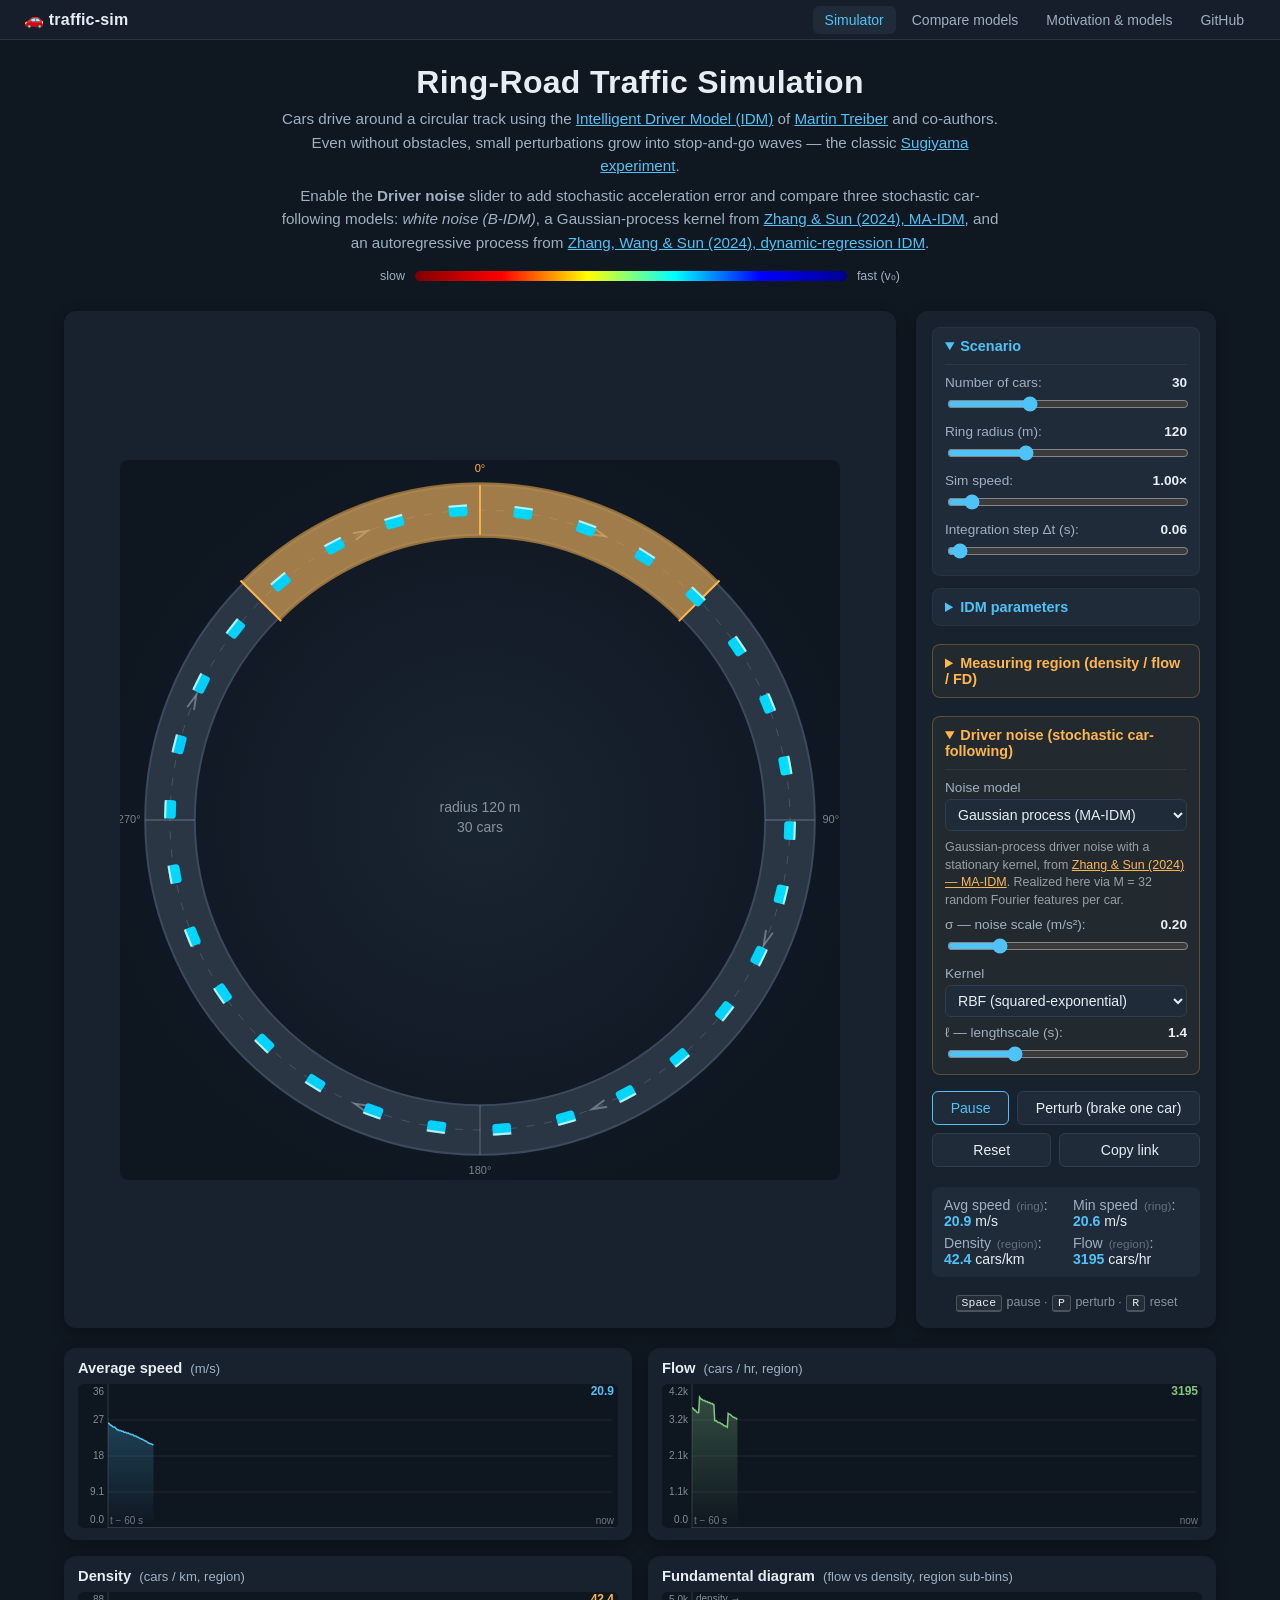
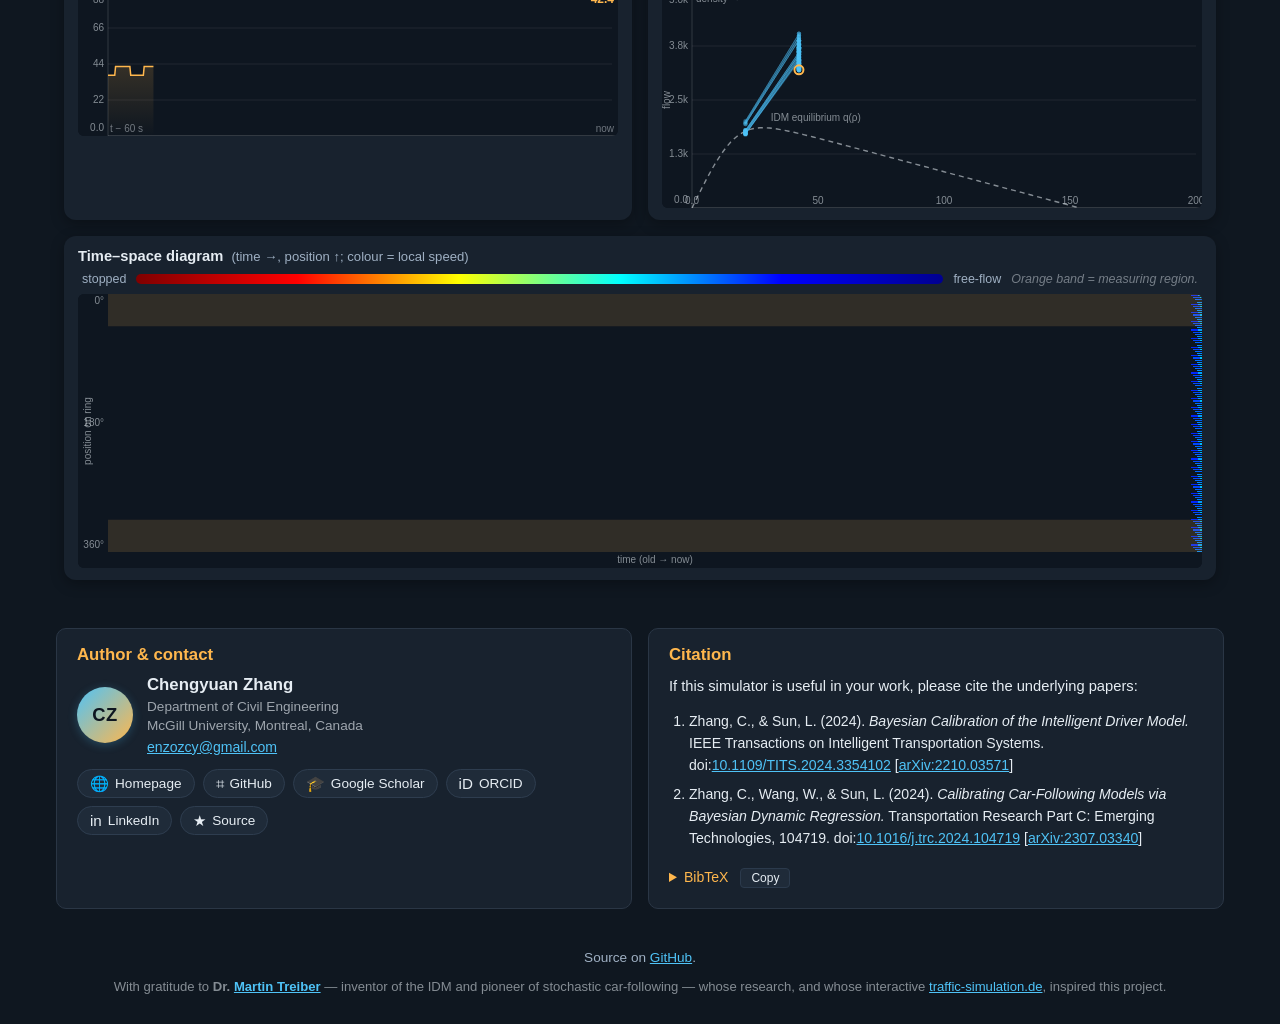
==== index.html @ fb139108 "Fix persistent view counter Co-authored-by: Copilot <223556219+Copilot@users.noreply.github.com>" ====
<!DOCTYPE html>
<html lang="en">
<head>
<meta charset="UTF-8" />
<meta name="viewport" content="width=device-width, initial-scale=1.0, viewport-fit=cover" />
<title>Ring-Road Traffic Simulation</title>
<meta name="description" content="Interactive browser simulation of the Intelligent Driver Model on a ring road, with three stochastic driver-noise models (Gaussian process, AR(p), white) from recent Bayesian car-following calibration research." />
<meta name="author" content="Chengyuan Zhang" />
<meta name="theme-color" content="#0f1720" />
<meta property="og:type" content="website" />
<meta property="og:title" content="Ring-Road Traffic Simulation" />
<meta property="og:description" content="Stop-and-go waves from three stochastic car-following models, in your browser." />
<meta property="og:image" content="https://chengyuan-zhang.github.io/traffic-sim/preview.png" />
<meta property="og:url" content="https://chengyuan-zhang.github.io/traffic-sim/" />
<meta name="twitter:card" content="summary_large_image" />
<meta name="twitter:title" content="Ring-Road Traffic Simulation" />
<meta name="twitter:description" content="Stop-and-go waves from three stochastic car-following models, in your browser." />
<meta name="twitter:image" content="https://chengyuan-zhang.github.io/traffic-sim/preview.png" />
<link rel="icon" href="data:image/svg+xml,%3Csvg xmlns='http://www.w3.org/2000/svg' viewBox='0 0 64 64'%3E%3Ccircle cx='32' cy='32' r='22' fill='none' stroke='%234fc3f7' stroke-width='8'/%3E%3Ccircle cx='32' cy='10' r='5' fill='%23ffb74d'/%3E%3Ccircle cx='54' cy='32' r='5' fill='%2381c784'/%3E%3C/svg%3E" />
<link rel="preconnect" href="https://arxiv.org" />
<link rel="preconnect" href="https://doi.org" />
<link rel="stylesheet" href="styles.css" />
</head>
<body>
  <nav class="topnav" aria-label="Primary">
    <a class="topnav-brand" href="index.html">🚗 traffic-sim</a>
    <ul class="topnav-links">
      <li><a class="topnav-link active" href="index.html" aria-current="page">Simulator</a></li>
      <li><a class="topnav-link" href="compare.html">Compare models</a></li>
      <li><a class="topnav-link" href="models.html">Motivation &amp; models</a></li>
      <li><a class="topnav-link" href="https://github.com/Chengyuan-Zhang/traffic-sim" target="_blank" rel="noopener noreferrer">GitHub</a></li>
    </ul>
  </nav>
  <header>
    <h1>Ring-Road Traffic Simulation</h1>
    <p class="subtitle">
      Cars drive around a circular track using the
      <a href="https://doi.org/10.1103/PhysRevE.62.1805" target="_blank" rel="noopener noreferrer">Intelligent Driver Model (IDM)</a>
      of <a href="https://mtreiber.de/" target="_blank" rel="noopener noreferrer">Martin Treiber</a> and co-authors.
      Even without obstacles, small perturbations grow into stop-and-go waves —
      the classic <a href="https://en.wikipedia.org/wiki/Traffic_flow#Sugiyama_experiment" target="_blank" rel="noopener noreferrer">Sugiyama experiment</a>.
    </p>
    <p class="subtitle">
      Enable the <strong>Driver noise</strong> slider to add stochastic acceleration error and compare
      three stochastic car-following models:
      <em>white noise (B-IDM)</em>,
      a Gaussian-process kernel from
      <a href="https://arxiv.org/abs/2210.03571" target="_blank" rel="noopener noreferrer">Zhang &amp; Sun (2024), MA-IDM</a>,
      and an autoregressive process from
      <a href="https://arxiv.org/abs/2307.03340" target="_blank" rel="noopener noreferrer">Zhang, Wang &amp; Sun (2024), dynamic-regression IDM</a>.
    </p>
    <div class="speed-legend" role="img" aria-label="Car-speed colour legend from 0 to v-nought metres per second (jet colormap: red = jam, blue = free-flow)">
      <span class="speed-legend-label">slow</span>
      <span class="speed-legend-bar" aria-hidden="true"></span>
      <span class="speed-legend-label">fast (v₀)</span>
    </div>
  </header>

  <main>
    <div class="stage">
      <canvas id="road" width="720" height="720" aria-label="Ring road simulation"></canvas>
      <noscript>
        <p style="padding:16px;color:#e6edf3">
          This simulator requires JavaScript. Source and reproduction instructions
          are on <a href="https://github.com/Chengyuan-Zhang/traffic-sim">GitHub</a>.
        </p>
      </noscript>
    </div>

    <aside class="controls">
      <details class="ctrl-group" open>
        <summary>Scenario</summary>
        <div class="control">
          <label for="numCars">Number of cars: <span id="numCarsVal">30</span></label>
          <input type="range" id="numCars" min="5" max="80" value="30"
                 title="Total vehicles on the ring. Higher density → easier jam formation." />
        </div>

        <div class="control">
          <label for="radius">Ring radius (m): <span id="radiusVal">120</span></label>
          <input type="range" id="radius" min="60" max="250" value="120" step="5"
                 title="Radius of the circular track. Larger ring = longer effective road (circumference = 2πr)." />
        </div>

        <div class="control">
          <label for="speedMul">Sim speed: <span id="speedMulVal">1.0×</span></label>
          <input type="range" id="speedMul" min="0.25" max="10" value="1" step="0.25"
                 title="Playback multiplier. 1× = real time; 10× is useful to let jam waves develop quickly." />
        </div>

        <div class="control">
          <label for="dtStep">Integration step Δt (s): <span id="dtStepVal">0.05</span></label>
          <input type="range" id="dtStep" min="0.02" max="2.0" value="0.05" step="0.02"
                 title="Physics time-step. Smaller = more accurate; IDM is typically stable for Δt ≤ 0.1 s." />
        </div>
      </details>

      <details class="ctrl-group">
        <summary>IDM parameters</summary>
        <div class="control">
          <label for="v0">Desired speed v₀ (m/s): <span id="v0Val">33</span></label>
          <input type="range" id="v0" min="5" max="40" value="33" step="1"
                 title="Free-flow target speed each driver would adopt on an empty road." />
        </div>

        <div class="control">
          <label for="T">Safe time headway T (s): <span id="TVal">1.5</span></label>
          <input type="range" id="T" min="0.3" max="3.0" value="1.5" step="0.1"
                 title="Desired temporal gap to the leader. Typical values 1.0–1.8 s." />
        </div>

        <div class="control">
          <label for="s0">Min. gap s₀ (m): <span id="s0Val">2.0</span></label>
          <input type="range" id="s0" min="0.5" max="10.0" value="2.0" step="0.1"
                 title="Bumper-to-bumper minimum jam spacing." />
        </div>

        <div class="control">
          <label for="a">Max acceleration a (m/s²): <span id="aVal">1.2</span></label>
          <input type="range" id="a" min="0.2" max="3.0" value="1.2" step="0.1"
                 title="Maximum comfortable acceleration when accelerating to v₀." />
        </div>

        <div class="control">
          <label for="b">Comfortable braking b (m/s²): <span id="bVal">1.5</span></label>
          <input type="range" id="b" min="0.5" max="5.0" value="1.5" step="0.1"
                 title="Comfortable deceleration target. IDM brakes harder when collision is imminent." />
        </div>
      </details>

      <details class="ctrl-group gp-group">
        <summary>Measuring region (density / flow / FD)</summary>
        <div class="hint">Tip: click or drag on the ring to place the region center.</div>
        <div class="control">
          <label for="regionCenter">Center angle (°, 0 = top, CW): <span id="regionCenterVal">0</span></label>
          <input type="range" id="regionCenter" min="0" max="359" value="0" step="1"
                 title="Angular position of the measurement arc (0° = top, 90° = right, 180° = bottom)." />
        </div>
        <div class="control">
          <label for="regionSpan">Arc span (°): <span id="regionSpanVal">90</span></label>
          <input type="range" id="regionSpan" min="10" max="360" value="90" step="5"
                 title="Angular width of the measurement arc. Sub-bins within this arc feed the fundamental diagram." />
        </div>
      </details>

      <details class="ctrl-group gp-group" open>
        <summary>Driver noise (stochastic car-following)</summary>
        <div class="control">
          <label for="noiseMode">Noise model</label>
          <select id="noiseMode"
                  title="Stochastic error model applied to the IDM acceleration.">
            <option value="gp" selected>Gaussian process (MA-IDM)</option>
            <option value="ar">AR(p) — dynamic regression</option>
            <option value="white">White noise (B-IDM)</option>
          </select>
        </div>
        <div class="hint" id="modeCite">
          Gaussian-process noise with a stationary kernel, from
          <a href="https://arxiv.org/abs/2210.03571" target="_blank" rel="noopener noreferrer">Zhang &amp; Sun (2024) — MA-IDM</a>.
        </div>
        <div class="control">
          <label for="gpSigma">σ — noise scale (m/s²): <span id="gpSigmaVal">0.20</span></label>
          <input type="range" id="gpSigma" min="0" max="1.0" value="0.20" step="0.05"
                 title="Noise amplitude on the IDM acceleration residual η(t)." />
        </div>
        <div class="control" id="kernelRow">
          <label for="gpKernel">Kernel</label>
          <select id="gpKernel"
                  title="GP covariance kernel. Matérn-1/2 is the roughest (exponential / OU), RBF is the smoothest.">
            <option value="rbf" selected>RBF (squared-exponential)</option>
            <option value="matern52">Matérn-5/2</option>
            <option value="matern32">Matérn-3/2</option>
            <option value="matern12">Matérn-1/2 (exponential / OU)</option>
          </select>
        </div>
        <div class="control" id="ellRow">
          <label for="gpEll">ℓ — lengthscale (s): <span id="gpEllVal">1.4</span></label>
          <input type="range" id="gpEll" min="0.1" max="5.0" value="1.4" step="0.1"
                 title="Temporal lengthscale of the GP kernel: roughly how long noise stays correlated." />
        </div>
        <div class="control" id="arRow">
          <label for="arOrder">AR order p (paper coefficients): <span id="arOrderVal">2</span></label>
          <select id="arOrder"
                  title="AR(p) order; coefficients ρ are the posterior means from Zhang et al. (2024) Table 1.">
            <option value="1">p = 1   ρ = [0.989]</option>
            <option value="2" selected>p = 2   ρ = [1.234, −0.247]</option>
            <option value="3">p = 3   ρ = [1.123, 0.425, −0.572]</option>
            <option value="4">p = 4   ρ = [0.901, 0.590, −0.149, −0.377]</option>
            <option value="5">p = 5   ρ = [0.874, 0.580, −0.105, −0.315, −0.071]</option>
            <option value="6">p = 6   ρ = [0.902, 0.632, −0.100, −0.427, −0.217, 0.181]</option>
            <option value="7">p = 7   ρ = [0.866, 0.690, −0.001, −0.413, −0.378, −0.032, 0.248]</option>
          </select>
        </div>
      </details>

      <div class="buttons">
        <button id="pause" type="button">Pause</button>
        <button id="perturb" type="button">Perturb (brake one car)</button>
        <button id="reset" type="button">Reset</button>
        <button id="copyLink" type="button" title="Copy a URL that reproduces the current parameters">Copy link</button>
      </div>

      <div class="stats">
        <div><span>Avg speed <em class="scope">(ring)</em>:</span> <strong id="statAvg">0.0</strong> m/s</div>
        <div><span>Min speed <em class="scope">(ring)</em>:</span> <strong id="statMin">0.0</strong> m/s</div>
        <div><span>Density <em class="scope">(region)</em>:</span> <strong id="statDens">0.0</strong> cars/km</div>
        <div><span>Flow <em class="scope">(region)</em>:</span> <strong id="statFlow">0</strong> cars/hr</div>
      </div>

      <p class="kbd-legend" aria-label="Keyboard shortcuts">
        <kbd>Space</kbd> pause · <kbd>P</kbd> perturb · <kbd>R</kbd> reset
      </p>
    </aside>
  </main>

  <section class="charts">
    <div class="chart-card">
      <h3>Average speed <span class="unit">(m/s)</span></h3>
      <canvas id="chartSpeed" width="600" height="160"></canvas>
    </div>
    <div class="chart-card">
      <h3>Flow <span class="unit">(cars / hr, region)</span></h3>
      <canvas id="chartFlow" width="600" height="160"></canvas>
    </div>
    <div class="chart-card">
      <h3>Density <span class="unit">(cars / km, region)</span></h3>
      <canvas id="chartDensity" width="600" height="160"></canvas>
    </div>
    <div class="chart-card">
      <h3>Fundamental diagram <span class="unit">(flow vs density, region sub-bins)</span></h3>
      <canvas id="chartFD" width="600" height="240"></canvas>
    </div>
    <div class="chart-card chart-wide">
      <h3>Time–space diagram <span class="unit">(time →, position ↑; colour = local speed)</span></h3>
      <div class="speed-legend speed-legend-inline" role="img" aria-label="Speed colour legend for the time-space diagram">
        <span class="speed-legend-label">stopped</span>
        <span class="speed-legend-bar" aria-hidden="true"></span>
        <span class="speed-legend-label">free-flow</span>
        <span class="speed-legend-note">Orange band = measuring region.</span>
      </div>
      <canvas id="chartST" width="900" height="220"></canvas>
    </div>
  </section>

  <section class="about">
    <div class="about-card author-card">
      <h2>Author &amp; contact</h2>
      <div class="author">
        <div class="avatar" aria-hidden="true">CZ</div>
        <div class="author-info">
          <div class="author-name">Chengyuan Zhang</div>
          <div class="author-affil">
            Department of Civil Engineering<br />
            McGill University, Montreal, Canada
          </div>
          <div class="author-email">
            <a id="authorEmail" href="#" data-user="enzozcy" data-domain="gmail.com" rel="noreferrer">enzozcy [at] gmail [dot] com</a>
          </div>
        </div>
      </div>
      <div class="contact-chips">
        <a class="chip" href="https://chengyuan-zhang.github.io/" target="_blank" rel="noopener noreferrer">
          <span class="chip-icon">🌐</span><span>Homepage</span>
        </a>
        <a class="chip" href="https://github.com/Chengyuan-Zhang" target="_blank" rel="noopener noreferrer">
          <span class="chip-icon">⌗</span><span>GitHub</span>
        </a>
        <a class="chip" href="https://scholar.google.com/citations?user=4Zgj2BkAAAAJ&amp;hl=en" target="_blank" rel="noopener noreferrer">
          <span class="chip-icon">🎓</span><span>Google Scholar</span>
        </a>
        <a class="chip" href="https://orcid.org/0000-0001-8463-7380" target="_blank" rel="noopener noreferrer">
          <span class="chip-icon">iD</span><span>ORCID</span>
        </a>
        <a class="chip" href="https://www.linkedin.com/in/cy-zhang" target="_blank" rel="noopener noreferrer">
          <span class="chip-icon">in</span><span>LinkedIn</span>
        </a>
        <a class="chip" href="https://github.com/Chengyuan-Zhang/traffic-sim" target="_blank" rel="noopener noreferrer">
          <span class="chip-icon">★</span><span>Source</span>
        </a>
      </div>
    </div>

    <div class="about-card">
      <h2>Citation</h2>
      <p>If this simulator is useful in your work, please cite the underlying papers:</p>
      <ol class="refs">
        <li>
          Zhang, C., &amp; Sun, L. (2024).
          <em>Bayesian Calibration of the Intelligent Driver Model.</em>
          IEEE Transactions on Intelligent Transportation Systems.
          doi:<a href="https://doi.org/10.1109/TITS.2024.3354102" target="_blank" rel="noopener noreferrer">10.1109/TITS.2024.3354102</a>
          [<a href="https://arxiv.org/abs/2210.03571" target="_blank" rel="noopener noreferrer">arXiv:2210.03571</a>]
        </li>
        <li>
          Zhang, C., Wang, W., &amp; Sun, L. (2024).
          <em>Calibrating Car-Following Models via Bayesian Dynamic Regression.</em>
          Transportation Research Part C: Emerging Technologies, 104719.
          doi:<a href="https://doi.org/10.1016/j.trc.2024.104719" target="_blank" rel="noopener noreferrer">10.1016/j.trc.2024.104719</a>
          [<a href="https://arxiv.org/abs/2307.03340" target="_blank" rel="noopener noreferrer">arXiv:2307.03340</a>]
        </li>
      </ol>
      <details>
        <summary>BibTeX <button type="button" id="copyBibtex" class="copy-btn" aria-label="Copy BibTeX citations to clipboard">Copy</button></summary>
<pre id="bibtexBlock">@article{zhang2024maidm,
  title   = {Bayesian Calibration of the Intelligent Driver Model},
  author  = {Zhang, Chengyuan and Sun, Lijun},
  journal = {IEEE Transactions on Intelligent Transportation Systems},
  year    = {2024},
  doi     = {10.1109/TITS.2024.3354102}
}

@article{zhang2024dynamicidm,
  title   = {Calibrating Car-Following Models via Bayesian Dynamic Regression},
  author  = {Zhang, Chengyuan and Wang, Wenshuo and Sun, Lijun},
  journal = {Transportation Research Part C: Emerging Technologies},
  year    = {2024},
  pages   = {104719},
  doi     = {10.1016/j.trc.2024.104719}
}</pre>
      </details>
    </div>
  </section>

  <footer>
    <p>Source on <a href="https://github.com/Chengyuan-Zhang/traffic-sim" target="_blank" rel="noopener noreferrer">GitHub</a>.</p>
    <p class="tribute-small">
      With gratitude to <strong>Dr. <a href="https://mtreiber.de/" target="_blank" rel="noopener noreferrer">Martin Treiber</a></strong> —
      inventor of the IDM and pioneer of stochastic car-following — whose research, and whose
      interactive <a href="https://traffic-simulation.de/" target="_blank" rel="noopener noreferrer">traffic-simulation.de</a>,
      inspired this project.
    </p>
    <p class="view-counter">
      <img src="https://hits.sh/chengyuan-zhang.github.io/traffic-sim.svg?view=total&label=views&extraCount=53&color=4fc3f7&labelColor=1f2937&style=flat"
           alt="Page views" decoding="async" height="20"
           referrerpolicy="no-referrer"
           onerror="this.style.display='none'" />
    </p>
  </footer>

  <script src="page.js" defer></script>
  <script src="simulation.js"></script>
</body>
</html>
---- styles.css ----
:root {
  --bg: #0f1720;
  --panel: #18222e;
  --panel-2: #1f2b39;
  --text: #e6edf3;
  --muted: #9fb0c3;
  --accent: #4fc3f7;
  --accent-2: #ffb74d;
  --road: #2b3644;
  --road-edge: #3b4a5c;
}

* { box-sizing: border-box; }

html, body {
  margin: 0;
  padding: 0;
  background: var(--bg);
  color: var(--text);
  font-family: -apple-system, BlinkMacSystemFont, "Segoe UI", Roboto, Helvetica, Arial, sans-serif;
  min-height: 100vh;
}

header {
  padding: 24px 24px 8px;
  text-align: center;
}

header h1 {
  margin: 0 0 6px;
  font-size: 2rem;
  letter-spacing: 0.3px;
}

.subtitle {
  margin: 6px auto;
  max-width: 720px;
  color: var(--muted);
  font-size: 0.95rem;
  line-height: 1.55;
}

.subtitle a { color: var(--accent); }

/* Shared speed→colour legend bar (jet: red = jam, blue = free-flow), used
   below the header and above the time-space diagram. Kept in sync with the
   JET stops in simulation.js. */
.speed-legend {
  display: flex;
  align-items: center;
  gap: 10px;
  justify-content: center;
  margin: 14px auto 0;
  max-width: 520px;
  font-size: 0.78rem;
  color: var(--muted);
}
.speed-legend.speed-legend-inline {
  max-width: 100%;
  justify-content: flex-start;
  margin: 4px 0 8px;
  padding: 0 4px;
}
.speed-legend-bar {
  flex: 1;
  display: inline-block;
  height: 10px;
  border-radius: 5px;
  background: linear-gradient(
    to right,
    rgb(127,0,0) 0%,
    rgb(255,0,0) 20%,
    rgb(255,255,0) 40%,
    rgb(0,255,255) 60%,
    rgb(0,0,255) 80%,
    rgb(0,0,143) 100%);
  min-width: 120px;
}
.speed-legend-label {
  white-space: nowrap;
  font-variant-numeric: tabular-nums;
}
.speed-legend-note {
  margin-left: auto;
  color: rgba(230,237,243,0.45);
  font-style: italic;
}

main {
  display: grid;
  grid-template-columns: minmax(320px, 1fr) 300px;
  gap: 20px;
  padding: 20px 24px;
  max-width: 1200px;
  margin: 0 auto;
}

@media (max-width: 1080px) {
  main { grid-template-columns: minmax(320px, 1fr) 260px; gap: 16px; }
}
@media (max-width: 900px) {
  main { grid-template-columns: 1fr; }
}

.stage {
  background: var(--panel);
  border-radius: 12px;
  padding: 12px;
  display: flex;
  justify-content: center;
  align-items: center;
  box-shadow: 0 4px 14px rgba(0,0,0,0.3);
}

.stage canvas {
  width: 100%;
  height: auto;
  max-width: 720px;
  aspect-ratio: 1 / 1;
  display: block;
  background: radial-gradient(circle at 50% 50%, #1a2532 0%, #0e1620 75%);
  border-radius: 8px;
}

.controls {
  background: var(--panel);
  border-radius: 12px;
  padding: 16px;
  display: flex;
  flex-direction: column;
  gap: 12px;
  box-shadow: 0 4px 14px rgba(0,0,0,0.3);
}

.control label {
  display: block;
  font-size: 0.85rem;
  color: var(--muted);
  margin-bottom: 4px;
}

.control label span {
  color: var(--text);
  font-weight: 600;
  float: right;
}

.control input[type="range"] {
  width: 100%;
  accent-color: var(--accent);
}

.buttons {
  display: flex;
  flex-wrap: wrap;
  gap: 8px;
  margin-top: 4px;
}

button {
  flex: 1 1 auto;
  padding: 8px 10px;
  font-size: 0.88rem;
  border: 1px solid #2e3d4f;
  border-radius: 6px;
  background: var(--panel-2);
  color: var(--text);
  cursor: pointer;
  transition: background 0.15s, transform 0.05s;
}

button:hover { background: #26384b; }
button:active { transform: translateY(1px); }

#pause { border-color: var(--accent); color: var(--accent); }

.stats {
  margin-top: 8px;
  padding: 10px 12px;
  background: var(--panel-2);
  border-radius: 8px;
  font-size: 0.88rem;
  display: grid;
  grid-template-columns: 1fr 1fr;
  gap: 6px 14px;
}

.stats span { color: var(--muted); }
.stats strong { color: var(--accent); font-variant-numeric: tabular-nums; }
.stats em.scope {
  color: rgba(230,237,243,0.35);
  font-style: normal;
  font-size: 0.74rem;
  margin-left: 2px;
}

/* Collapsible control groups (native <details>) — keeps the sidebar compact. */
.ctrl-group {
  background: var(--panel-2);
  border-radius: 8px;
  padding: 0 12px;
  border: 1px solid rgba(255,255,255,0.04);
}
.ctrl-group > summary {
  cursor: pointer;
  padding: 10px 0;
  font-weight: 600;
  font-size: 0.9rem;
  color: var(--accent);
  list-style: revert;
  user-select: none;
}
.ctrl-group > summary:hover { color: #81d4fa; }
.ctrl-group[open] > summary { border-bottom: 1px solid rgba(255,255,255,0.06); margin-bottom: 10px; }
.ctrl-group > .control,
.ctrl-group > .hint { margin: 8px 0; }
.ctrl-group > .control:last-child { margin-bottom: 12px; }

/* Keyboard-shortcut legend under the control sidebar */
.kbd-legend {
  margin: 6px 0 0;
  color: rgba(230,237,243,0.55);
  font-size: 0.78rem;
  text-align: center;
}
.kbd-legend kbd {
  display: inline-block;
  padding: 1px 5px;
  margin: 0 1px;
  border: 1px solid rgba(255,255,255,0.18);
  border-bottom-width: 2px;
  border-radius: 3px;
  background: rgba(255,255,255,0.05);
  color: var(--text);
  font-family: ui-monospace, SFMono-Regular, Menlo, Consolas, monospace;
  font-size: 0.72rem;
  line-height: 1;
}

/* Accessible focus ring — visible on dark backgrounds */
input[type="range"]:focus-visible,
select:focus-visible,
button:focus-visible,
summary:focus-visible,
a:focus-visible {
  outline: 2px solid var(--accent);
  outline-offset: 2px;
  border-radius: 4px;
}

footer {
  text-align: center;
  padding: 16px;
  color: var(--muted);
  font-size: 0.85rem;
}

.charts {
  max-width: 1200px;
  margin: 0 auto;
  padding: 0 24px 24px;
  display: grid;
  grid-template-columns: repeat(2, 1fr);
  gap: 16px;
}

.chart-card {
  background: var(--panel);
  border-radius: 12px;
  padding: 12px 14px;
  box-shadow: 0 4px 14px rgba(0,0,0,0.3);
}

.chart-card.chart-wide { grid-column: 1 / -1; }

.chart-card h3 {
  margin: 0 0 8px;
  font-size: 0.92rem;
  font-weight: 600;
  color: var(--text);
}

.chart-card h3 .unit {
  color: var(--muted);
  font-weight: 400;
  font-size: 0.82rem;
  margin-left: 4px;
}

.chart-card canvas {
  width: 100%;
  height: auto;
  display: block;
  background: #0e1620;
  border-radius: 6px;
}

@media (max-width: 900px) {
  .charts { grid-template-columns: 1fr; }
}

footer a { color: var(--accent); }

.gp-group {
  margin-top: 6px;
  padding: 10px 12px;
  background: rgba(255,183,77,0.05);
  border: 1px solid rgba(255,183,77,0.25);
  border-radius: 8px;
  display: flex;
  flex-direction: column;
  gap: 8px;
}

/* When a ctrl-group is also a gp-group, keep the collapsing <details> layout
   but pick up the orange tint. */
details.ctrl-group.gp-group {
  display: block;
  padding: 0 12px;
  background: rgba(255,183,77,0.05);
  border-color: rgba(255,183,77,0.25);
  gap: 0;
}
details.ctrl-group.gp-group > summary { color: var(--accent-2); }
details.ctrl-group.gp-group > summary:hover { color: #ffd180; }

.gp-title {
  font-size: 0.85rem;
  font-weight: 600;
  color: var(--accent-2);
  display: flex;
  align-items: center;
  justify-content: space-between;
}

.gp-title a {
  width: 18px; height: 18px; line-height: 18px;
  text-align: center;
  border-radius: 50%;
  background: rgba(255,183,77,0.2);
  color: var(--accent-2);
  font-size: 0.75rem;
  text-decoration: none;
}

.gp-group select {
  width: 100%;
  padding: 6px 8px;
  background: var(--panel-2);
  color: var(--text);
  border: 1px solid #2e3d4f;
  border-radius: 6px;
  font-size: 0.88rem;
}

.hint {
  font-size: 0.78rem;
  color: rgba(230,237,243,0.6);
  line-height: 1.4;
}
.hint a { color: var(--accent-2); }

.tribute {
  font-size: 0.85rem;
  color: rgba(230,237,243,0.65);
  font-style: italic;
  margin-top: 6px;
  padding: 8px 12px;
  border-left: 3px solid var(--accent-2);
  background: rgba(255,183,77,0.06);
  border-radius: 4px;
}

.fd-axes {
  display: grid;
  grid-template-columns: auto 1fr;
  gap: 4px 10px;
  align-items: center;
  margin-top: 8px;
  font-size: 0.78rem;
  color: rgba(230,237,243,0.65);
}
.fd-axes input[type="range"] { width: 100%; }

.stage canvas#road { cursor: crosshair; }

.tribute-small {
  font-size: 0.82rem;
  color: rgba(230,237,243,0.55);
  margin-top: 4px;
}

.view-counter {
  margin-top: 10px;
  line-height: 0;
}
.view-counter img {
  height: 20px;
  vertical-align: middle;
  border-radius: 3px;
}

.about {
  margin: 24px auto 12px;
  max-width: 1200px;
  padding: 0 16px;
  display: grid;
  grid-template-columns: 1fr 1fr;
  gap: 16px;
}
.about-card {
  background: var(--panel);
  border: 1px solid #2a3645;
  border-radius: 10px;
  padding: 16px 20px;
}
.about-card h2 {
  margin: 0 0 10px 0;
  font-size: 1.05rem;
  color: var(--accent-2);
}
.about-card p { margin: 6px 0; font-size: 0.92rem; line-height: 1.5; }
.about-card a { color: var(--accent); }
.contact-links { font-size: 0.88rem; }
.refs { padding-left: 20px; font-size: 0.88rem; line-height: 1.55; }
.refs li { margin-bottom: 8px; }
.about-card details { margin-top: 8px; }
.about-card summary {
  cursor: pointer;
  font-size: 0.88rem;
  color: var(--accent-2);
  padding: 4px 0;
}
.about-card pre {
  background: var(--panel-2);
  border: 1px solid #2a3645;
  border-radius: 6px;
  padding: 10px 12px;
  font-size: 0.78rem;
  overflow-x: auto;
  white-space: pre;
}

.author-card .author {
  display: flex;
  gap: 14px;
  align-items: center;
  margin: 10px 0 14px;
}
.author-card .avatar {
  flex: 0 0 56px;
  width: 56px; height: 56px;
  border-radius: 50%;
  background: linear-gradient(135deg, var(--accent), var(--accent-2));
  color: #0e1620;
  font-weight: 700;
  font-size: 1.15rem;
  letter-spacing: 0.5px;
  display: flex;
  align-items: center;
  justify-content: center;
  box-shadow: 0 2px 10px rgba(79,195,247,0.25);
}
.author-card .author-name {
  font-size: 1.05rem;
  font-weight: 600;
  color: var(--text);
}
.author-card .author-affil {
  font-size: 0.85rem;
  color: rgba(230,237,243,0.65);
  line-height: 1.4;
  margin-top: 2px;
}
.author-card .author-email {
  font-size: 0.88rem;
  margin-top: 4px;
}
.author-card .author-email a { color: var(--accent); }

.contact-chips {
  display: flex;
  flex-wrap: wrap;
  gap: 8px;
}
.contact-chips .chip {
  display: inline-flex;
  align-items: center;
  gap: 6px;
  padding: 6px 12px;
  background: var(--panel-2);
  border: 1px solid #2e3d4f;
  border-radius: 999px;
  color: var(--text);
  font-size: 0.85rem;
  text-decoration: none;
  transition: border-color 0.15s, transform 0.15s, background 0.15s;
}
.contact-chips .chip:hover {
  border-color: var(--accent);
  background: rgba(79,195,247,0.1);
  transform: translateY(-1px);
}
.contact-chips .chip-icon {
  font-size: 0.95rem;
  line-height: 1;
}

@media (max-width: 800px) {
  .about { grid-template-columns: 1fr; }
}

/* ================= Top nav (shared) ================= */
.topnav {
  display: flex;
  align-items: center;
  justify-content: space-between;
  padding: 10px 24px;
  background: rgba(24, 34, 46, 0.75);
  border-bottom: 1px solid #2b3644;
  position: sticky;
  top: 0;
  z-index: 10;
  backdrop-filter: blur(6px);
}
.topnav-brand {
  color: var(--text);
  text-decoration: none;
  font-weight: 700;
  letter-spacing: 0.2px;
}
.topnav-links {
  display: flex;
  gap: 4px;
  list-style: none;
  margin: 0;
  padding: 0;
}
.topnav-links li { display: block; }
.topnav-link {
  color: var(--muted);
  text-decoration: none;
  padding: 6px 12px;
  border-radius: 6px;
  font-size: 14px;
}
.topnav-link:hover { background: #1f2b39; color: var(--text); }
.topnav-link.active { background: #1f2b39; color: var(--accent); }

/* ================= Compare page ================= */
.cmp-main {
  display: block;
  max-width: 1320px;
  margin: 0 auto;
  padding: 12px 20px 24px;
}
.cmp-main > header {
  padding: 12px 8px 4px;
}
.cmp-controls {
  max-width: none;
  margin: 12px 0 18px;
  padding: 14px 18px;
  background: var(--panel);
  border-radius: 10px;
  display: grid;
  grid-template-columns: repeat(auto-fit, minmax(190px, 1fr));
  gap: 10px 18px;
  align-items: end;
}
.cmp-controls .control { margin: 0; }
.cmp-controls .buttons {
  grid-column: 1 / -1;
  display: flex;
  gap: 8px;
  justify-content: flex-end;
  margin-top: 4px;
}
.cmp-controls .hint { grid-column: 1 / -1; margin: 0; }

.cmp-rings {
  max-width: none;
  margin: 0 0 18px;
  padding: 0;
  display: grid;
  grid-template-columns: repeat(3, 1fr);
  gap: 16px;
}
.cmp-ring {
  background: var(--panel);
  border-radius: 10px;
  padding: 12px;
  text-align: center;
}
.cmp-ring canvas {
  width: 100%;
  height: auto;
  aspect-ratio: 1 / 1;
  display: block;
  margin: 0 auto;
  background: #0b1118;
  border-radius: 8px;
}
.cmp-label {
  font-weight: 600;
  margin-bottom: 8px;
  font-size: 14px;
}
.cmp-stats {
  margin-top: 8px;
  font-size: 13px;
  color: var(--muted);
}
.cmp-stats strong { color: var(--text); margin: 0 4px; }

.cmp-charts {
  max-width: none;
  margin: 0 0 32px;
  padding: 0;
  display: grid;
  grid-template-columns: repeat(2, minmax(0, 1fr));
  gap: 16px;
}
.cmp-charts .chart-card {
  min-width: 0;
}
.cmp-charts .chart-card.chart-wide {
  grid-column: 1 / -1;
}
.cmp-charts .chart-card canvas {
  width: 100%;
  height: auto;
  max-width: 100%;
  display: block;
}
.chart-cap {
  color: var(--muted);
  font-size: 12.5px;
  margin: 4px 0 10px;
}
.metrics-table {
  width: 100%;
  border-collapse: collapse;
  font-size: 13.5px;
}
.metrics-table th,
.metrics-table td {
  padding: 8px 10px;
  text-align: center;
  border-bottom: 1px solid #273244;
}
.metrics-table th { color: var(--muted); font-weight: 600; }
.metrics-table td:first-child { text-align: left; color: var(--muted); }
.metrics-table tbody tr:last-child td { border-bottom: none; }

/* Each data cell now hosts an inline bar (width = raw / row-max * 100%) and
   the numeric readout, for instant visual comparison across the 3 models. */
.metrics-table tbody td:not(:first-child) {
  position: relative;
  text-align: right;
  padding-right: 10px;
  font-variant-numeric: tabular-nums;
  min-width: 90px;
}
.metrics-table .mbar {
  position: absolute;
  left: 4px;
  top: 50%;
  transform: translateY(-50%);
  height: 14px;
  width: var(--w, 0%);
  background: linear-gradient(to right, rgba(79,195,247,0.35), rgba(79,195,247,0.08));
  border-left: 2px solid rgba(79,195,247,0.7);
  border-radius: 2px;
  pointer-events: none;
  transition: width 0.25s ease-out;
}
.metrics-table .mnum {
  position: relative;
  z-index: 1;
  color: var(--text);
}

@media (max-width: 1000px) {
  .cmp-charts { grid-template-columns: 1fr; }
}
@media (max-width: 800px) {
  .cmp-rings { grid-template-columns: 1fr; }
}

/* ================= Shape markers (color-blind friendly) ================= */
.mk-sq, .mk-tri, .mk-circ {
  display: inline-block;
  width: 10px; height: 10px;
  vertical-align: -1px;
  margin-right: 3px;
}
.mk-sq   { background: #ff7675; border-radius: 1px; }
.mk-circ { background: #55efc4; border-radius: 50%; }
.mk-tri  {
  width: 0; height: 0; background: transparent;
  border-left: 6px solid transparent;
  border-right: 6px solid transparent;
  border-bottom: 10px solid #74b9ff;
}

/* ================= Copy BibTeX button ================= */
.copy-btn {
  margin-left: 8px;
  padding: 2px 10px;
  font-size: 12px;
  background: #1f2b39;
  color: var(--text);
  border: 1px solid #2b3a4c;
  border-radius: 4px;
  cursor: pointer;
}
.copy-btn:hover { background: #2a3a4f; }
.copy-btn.copied { background: #1f3a2a; border-color: #2e5c3e; color: #7ee2a8; }

/* ================= Print ================= */
@media print {
  .topnav, .controls, .cmp-controls, .buttons, nav, footer .tribute-small { display: none !important; }
  body { background: white; color: black; }
  .chart-card, .about-card { break-inside: avoid; }
}
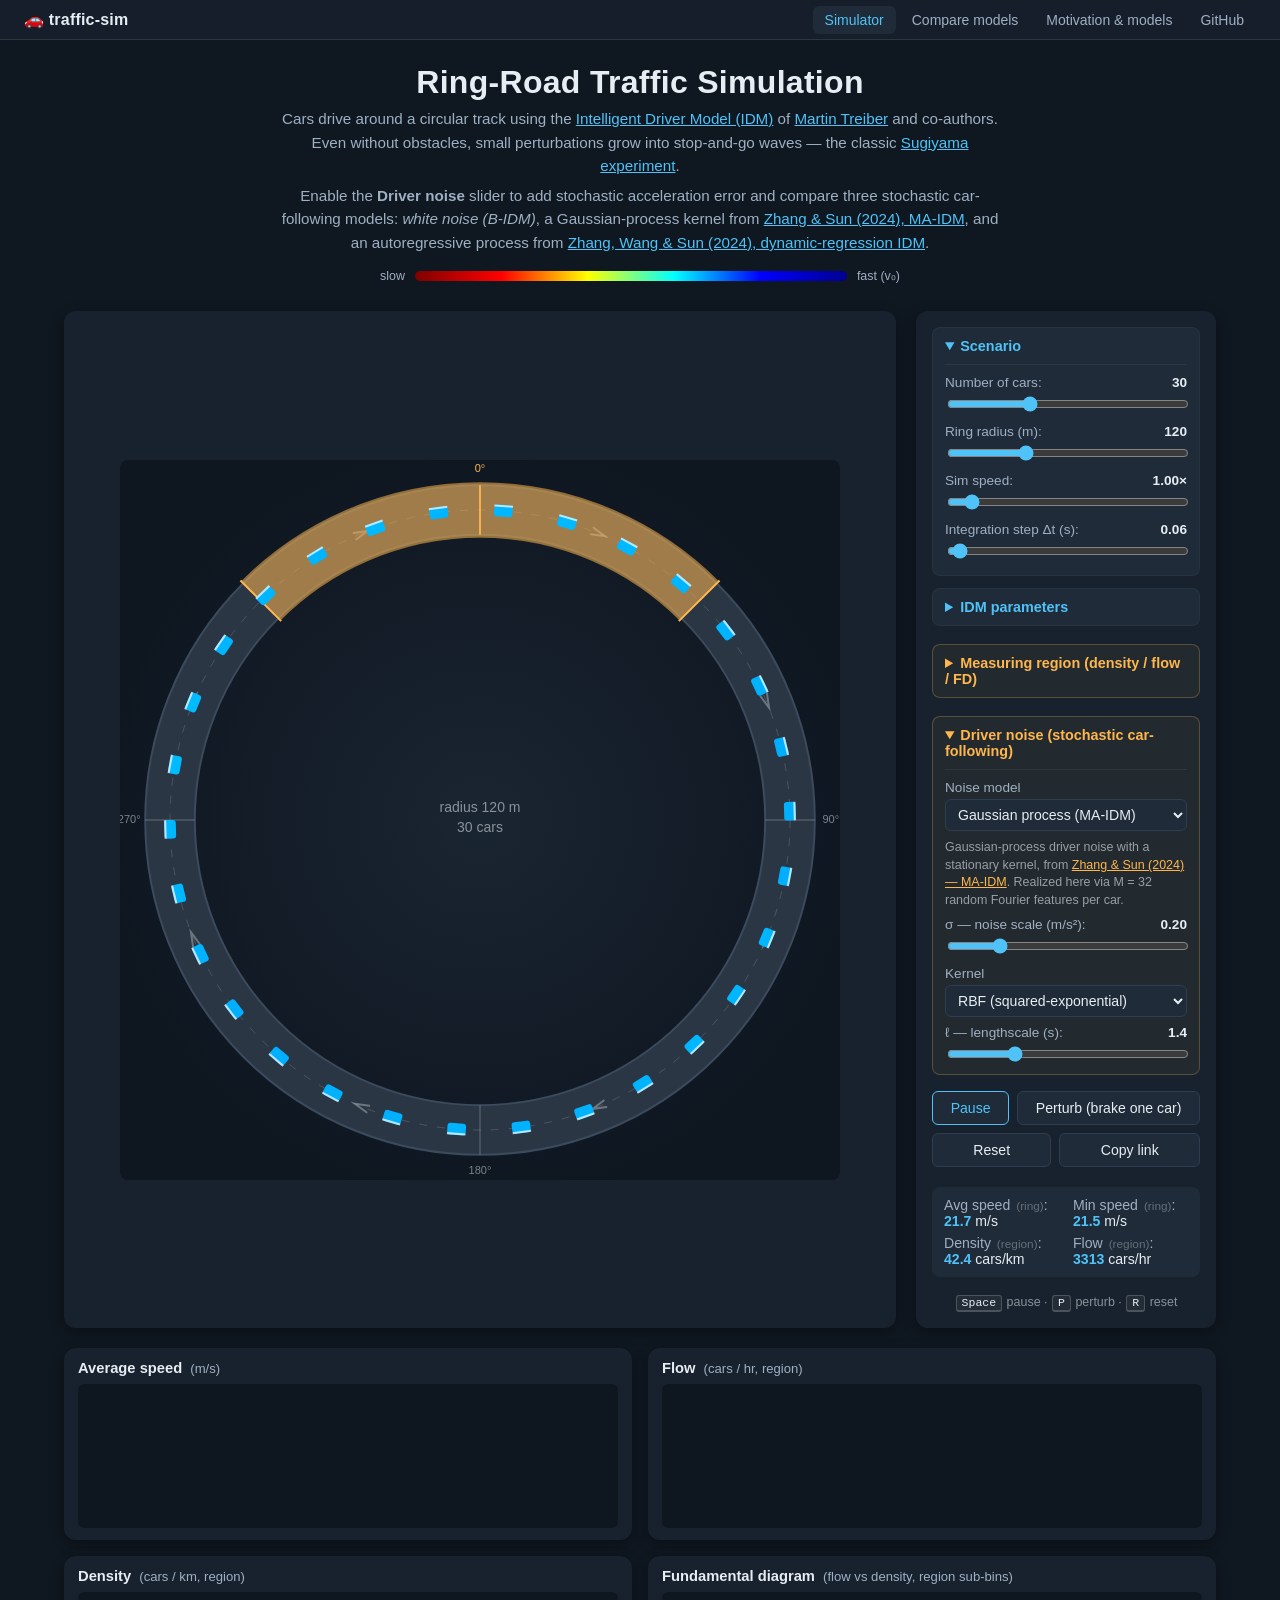
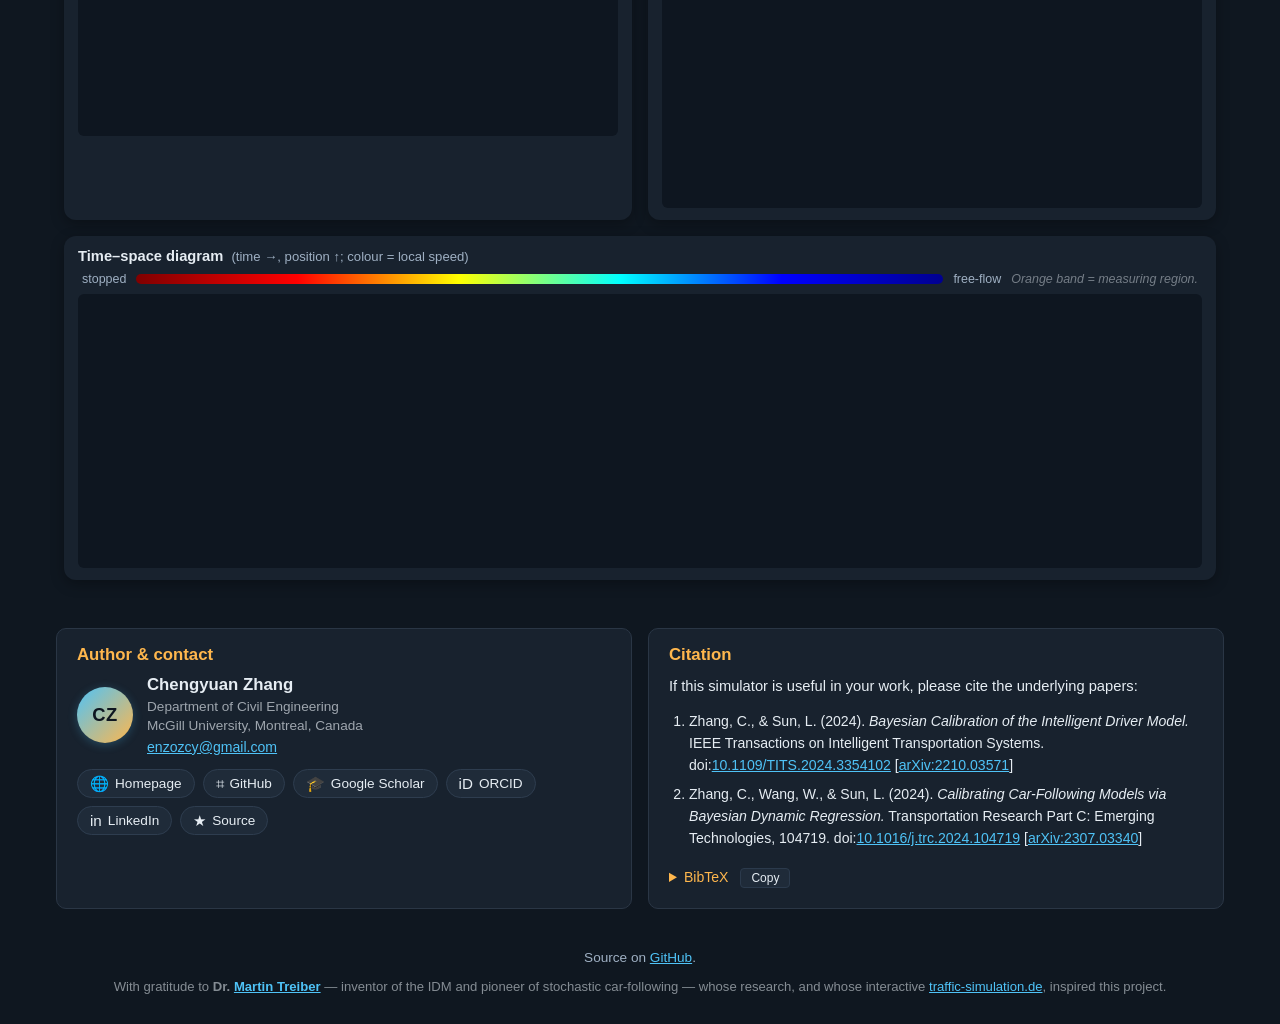
==== commit 8d1f37a7: "Add 404 page and accessibility improvements Add a friendly 404.html and update docs and UI for impro" ====
--- a/index.html
+++ b/index.html
@@ -17,11 +17,15 @@
 <meta name="twitter:description" content="Stop-and-go waves from three stochastic car-following models, in your browser." />
 <meta name="twitter:image" content="https://chengyuan-zhang.github.io/traffic-sim/preview.png" />
 <link rel="icon" href="data:image/svg+xml,%3Csvg xmlns='http://www.w3.org/2000/svg' viewBox='0 0 64 64'%3E%3Ccircle cx='32' cy='32' r='22' fill='none' stroke='%234fc3f7' stroke-width='8'/%3E%3Ccircle cx='32' cy='10' r='5' fill='%23ffb74d'/%3E%3Ccircle cx='54' cy='32' r='5' fill='%2381c784'/%3E%3C/svg%3E" />
+<link rel="canonical" href="https://chengyuan-zhang.github.io/traffic-sim/" />
 <link rel="preconnect" href="https://arxiv.org" />
 <link rel="preconnect" href="https://doi.org" />
 <link rel="stylesheet" href="styles.css" />
+<script src="page.js" defer></script>
+<script src="simulation.js" defer></script>
 </head>
 <body>
+  <a class="skip-link" href="#main-content">Skip to main content</a>
   <nav class="topnav" aria-label="Primary">
     <a class="topnav-brand" href="index.html">🚗 traffic-sim</a>
     <ul class="topnav-links">
@@ -56,7 +60,7 @@
     </div>
   </header>
 
-  <main>
+  <main id="main-content" tabindex="-1">
     <div class="stage">
       <canvas id="road" width="720" height="720" aria-label="Ring road simulation"></canvas>
       <noscript>
@@ -216,19 +220,23 @@
   <section class="charts">
     <div class="chart-card">
       <h3>Average speed <span class="unit">(m/s)</span></h3>
-      <canvas id="chartSpeed" width="600" height="160"></canvas>
+      <canvas id="chartSpeed" width="600" height="160" role="img"
+              aria-label="Time series of the average car speed inside the measuring region over the recent simulation window."></canvas>
     </div>
     <div class="chart-card">
       <h3>Flow <span class="unit">(cars / hr, region)</span></h3>
-      <canvas id="chartFlow" width="600" height="160"></canvas>
+      <canvas id="chartFlow" width="600" height="160" role="img"
+              aria-label="Time series of the traffic flow (cars per hour) inside the measuring region."></canvas>
     </div>
     <div class="chart-card">
       <h3>Density <span class="unit">(cars / km, region)</span></h3>
-      <canvas id="chartDensity" width="600" height="160"></canvas>
+      <canvas id="chartDensity" width="600" height="160" role="img"
+              aria-label="Time series of the traffic density (cars per kilometre) inside the measuring region."></canvas>
     </div>
     <div class="chart-card">
       <h3>Fundamental diagram <span class="unit">(flow vs density, region sub-bins)</span></h3>
-      <canvas id="chartFD" width="600" height="240"></canvas>
+      <canvas id="chartFD" width="600" height="240" role="img"
+              aria-label="Fundamental diagram: scatter of flow versus density sampled from the measuring-region sub-bins, with the IDM equilibrium curve overlaid for reference."></canvas>
     </div>
     <div class="chart-card chart-wide">
       <h3>Time–space diagram <span class="unit">(time →, position ↑; colour = local speed)</span></h3>
@@ -238,7 +246,8 @@
         <span class="speed-legend-label">free-flow</span>
         <span class="speed-legend-note">Orange band = measuring region.</span>
       </div>
-      <canvas id="chartST" width="900" height="220"></canvas>
+      <canvas id="chartST" width="900" height="220" role="img"
+              aria-label="Time–space diagram: horizontal axis is time (older on the left, newest on the right), vertical axis is position around the ring; pixel colour encodes local speed via the jet colormap. Stop-and-go waves appear as diagonal red bands."></canvas>
     </div>
   </section>
 
@@ -330,15 +339,12 @@
       inspired this project.
     </p>
     <p class="view-counter">
-      <img src="https://hits.sh/chengyuan-zhang.github.io/traffic-sim.svg?view=total&label=views&extraCount=53&color=4fc3f7&labelColor=1f2937&style=flat"
-           alt="Page views" decoding="async" height="20"
+      <img src="https://hits.sh/chengyuan-zhang.github.io/traffic-sim.svg?view=total&amp;label=views&amp;extraCount=53&amp;color=4fc3f7&amp;labelColor=1f2937&amp;style=flat"
+           alt="" decoding="async" loading="lazy" height="20"
            referrerpolicy="no-referrer"
            onerror="this.style.display='none'" />
     </p>
   </footer>
-
-  <script src="page.js" defer></script>
-  <script src="simulation.js"></script>
 </body>
 </html>
 
--- a/styles.css
+++ b/styles.css
@@ -248,6 +248,40 @@
   border-radius: 4px;
 }
 
+/* Skip-to-content link: visually hidden until keyboard-focused.
+   Lets screen-reader / keyboard users bypass the sticky <nav> straight
+   to <main id="main-content">. The target itself is given tabindex="-1"
+   so focus lands on the content region after activation. */
+.skip-link {
+  position: absolute;
+  left: 12px;
+  top: -40px;
+  z-index: 1000;
+  padding: 8px 14px;
+  background: var(--panel);
+  color: var(--accent);
+  text-decoration: none;
+  border: 1px solid var(--accent);
+  border-radius: 6px;
+  font-size: 0.9rem;
+  transition: top 0.15s ease;
+}
+.skip-link:focus,
+.skip-link:focus-visible {
+  top: 8px;
+  outline: 2px solid var(--accent);
+  outline-offset: 2px;
+}
+
+/* Focus ring on the <main> target after a skip-link jump.
+   Keep the outline subtle so it doesn't look like a permanent box. */
+main[id="main-content"]:focus { outline: none; }
+main[id="main-content"]:focus-visible {
+  outline: 2px dashed rgba(79,195,247,0.45);
+  outline-offset: 6px;
+  border-radius: 8px;
+}
+
 footer {
   text-align: center;
   padding: 16px;
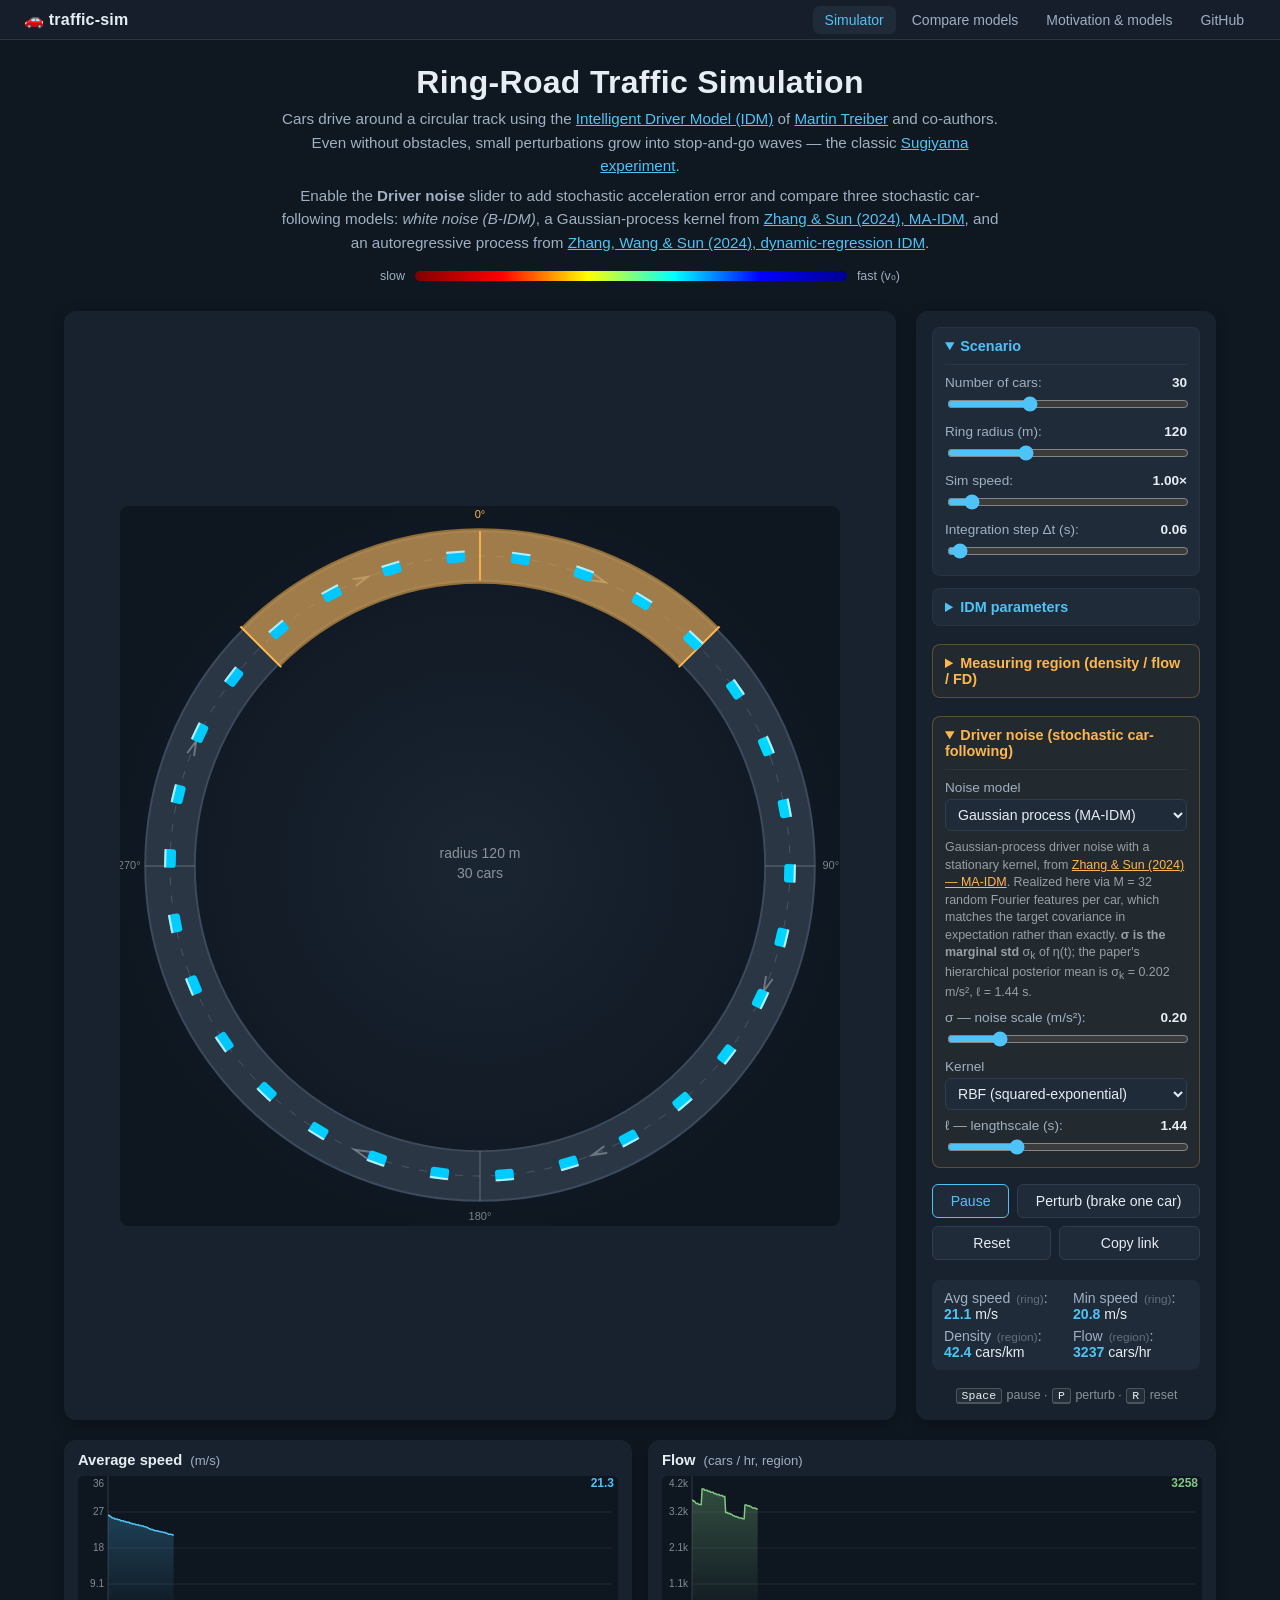
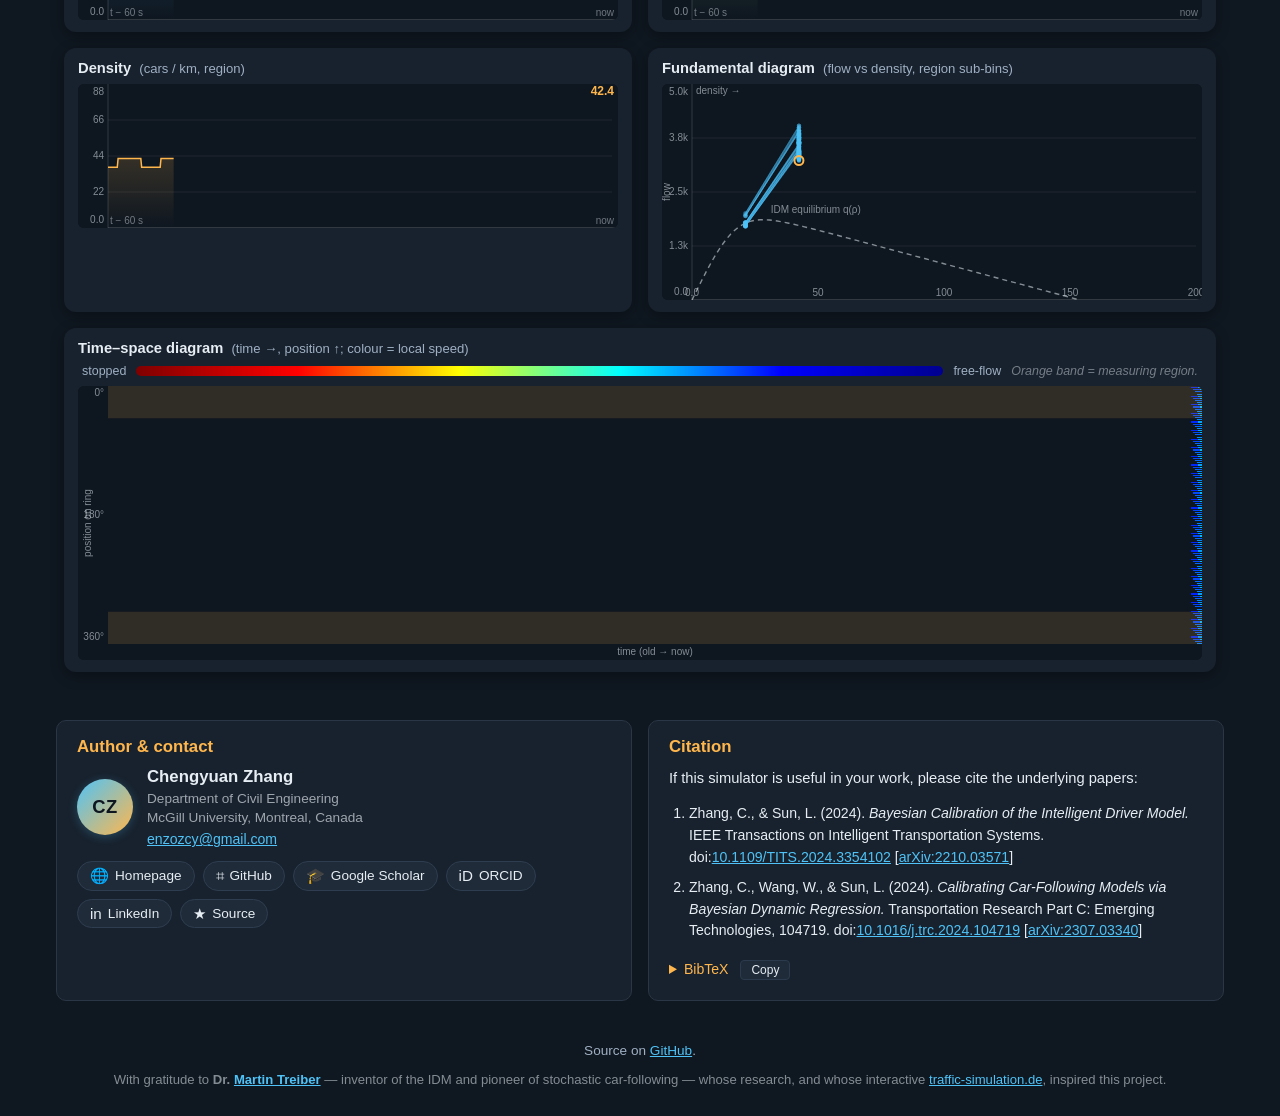
==== commit e8c28cba: "Correct scientific claims against the source papers Audit of every scientific claim on the site agai" ====
--- a/index.html
+++ b/index.html
@@ -165,7 +165,7 @@
         <div class="control">
           <label for="gpSigma">σ — noise scale (m/s²): <span id="gpSigmaVal">0.20</span></label>
           <input type="range" id="gpSigma" min="0" max="1.0" value="0.20" step="0.05"
-                 title="Noise amplitude on the IDM acceleration residual η(t)." />
+                 title="Noise amplitude on the IDM acceleration residual η(t). Meaning depends on the noise model: marginal std for GP and White, innovation std for AR(p)." />
         </div>
         <div class="control" id="kernelRow">
           <label for="gpKernel">Kernel</label>
@@ -178,9 +178,9 @@
           </select>
         </div>
         <div class="control" id="ellRow">
-          <label for="gpEll">ℓ — lengthscale (s): <span id="gpEllVal">1.4</span></label>
-          <input type="range" id="gpEll" min="0.1" max="5.0" value="1.4" step="0.1"
-                 title="Temporal lengthscale of the GP kernel: roughly how long noise stays correlated." />
+          <label for="gpEll">ℓ — lengthscale (s): <span id="gpEllVal">1.44</span></label>
+          <input type="range" id="gpEll" min="0.1" max="5.0" value="1.44" step="0.01"
+                 title="Temporal lengthscale of the GP kernel: roughly how long noise stays correlated. Paper posterior mean is 1.44 s." />
         </div>
         <div class="control" id="arRow">
           <label for="arOrder">AR order p (paper coefficients): <span id="arOrderVal">2</span></label>
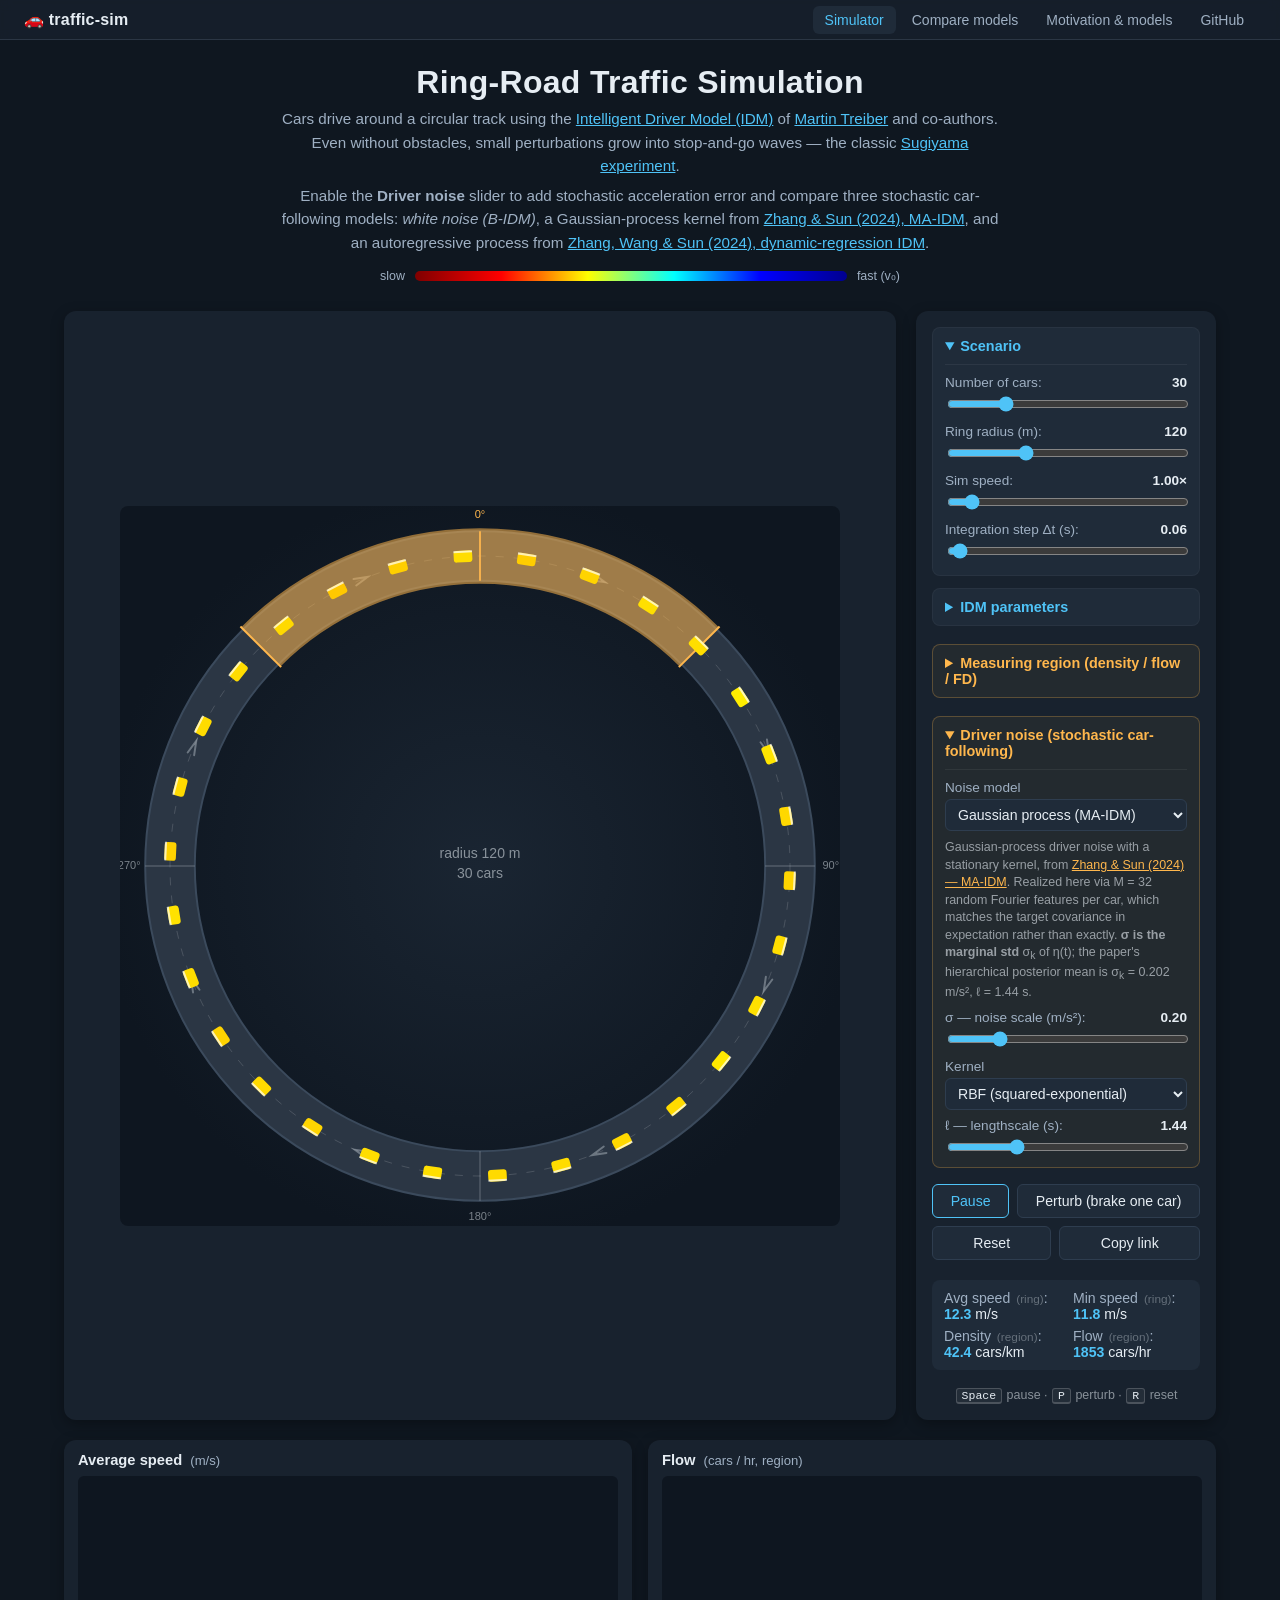
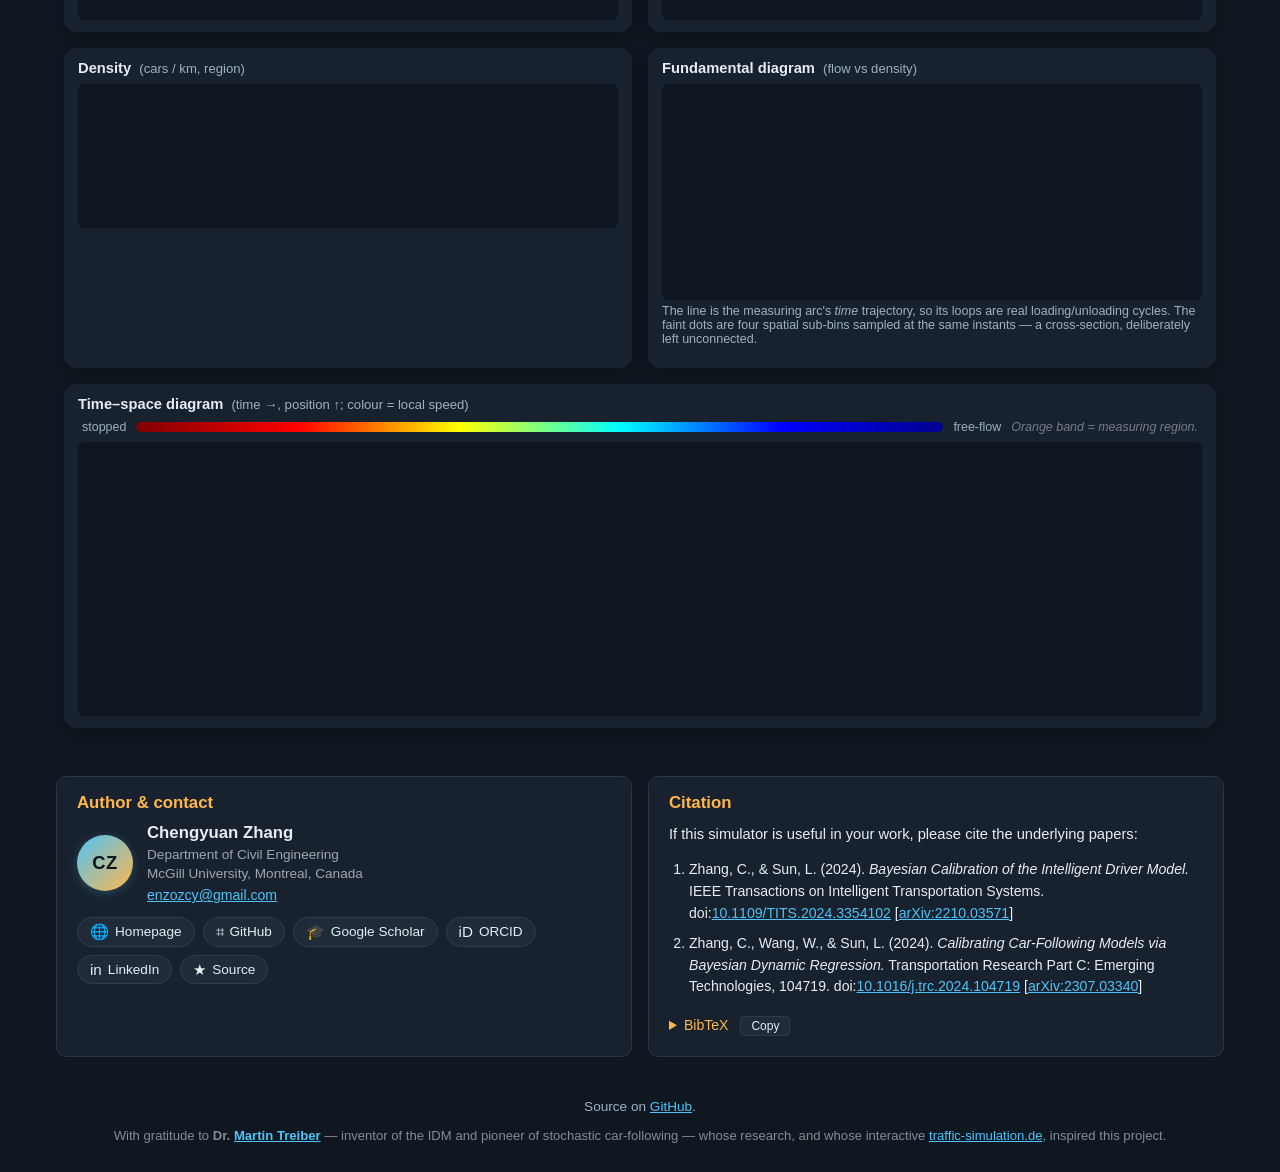
==== commit 8963e54b: "Fix the simulation engine: noise semantics, ring geometry, fixed clocks Follow-up to the claim audit" ====
--- a/index.html
+++ b/index.html
@@ -165,7 +165,7 @@
         <div class="control">
           <label for="gpSigma">σ — noise scale (m/s²): <span id="gpSigmaVal">0.20</span></label>
           <input type="range" id="gpSigma" min="0" max="1.0" value="0.20" step="0.05"
-                 title="Noise amplitude on the IDM acceleration residual η(t). Meaning depends on the noise model: marginal std for GP and White, innovation std for AR(p)." />
+                 title="Marginal standard deviation of the IDM acceleration residual η(t). Means the same thing in all three noise models, so they are directly comparable." />
         </div>
         <div class="control" id="kernelRow">
           <label for="gpKernel">Kernel</label>
@@ -234,9 +234,14 @@
               aria-label="Time series of the traffic density (cars per kilometre) inside the measuring region."></canvas>
     </div>
     <div class="chart-card">
-      <h3>Fundamental diagram <span class="unit">(flow vs density, region sub-bins)</span></h3>
+      <h3>Fundamental diagram <span class="unit">(flow vs density)</span></h3>
       <canvas id="chartFD" width="600" height="240" role="img"
-              aria-label="Fundamental diagram: scatter of flow versus density sampled from the measuring-region sub-bins, with the IDM equilibrium curve overlaid for reference."></canvas>
+              aria-label="Fundamental diagram: the blue line is the time trajectory of the whole measuring arc, the faint dots are a spatial cross-section from four sub-bins, and the dashed curve is the IDM equilibrium relation for reference."></canvas>
+      <p class="chart-cap">
+        The line is the measuring arc's <em>time</em> trajectory, so its loops are real
+        loading/unloading cycles. The faint dots are four spatial sub-bins sampled at
+        the same instants — a cross-section, deliberately left unconnected.
+      </p>
     </div>
     <div class="chart-card chart-wide">
       <h3>Time–space diagram <span class="unit">(time →, position ↑; colour = local speed)</span></h3>
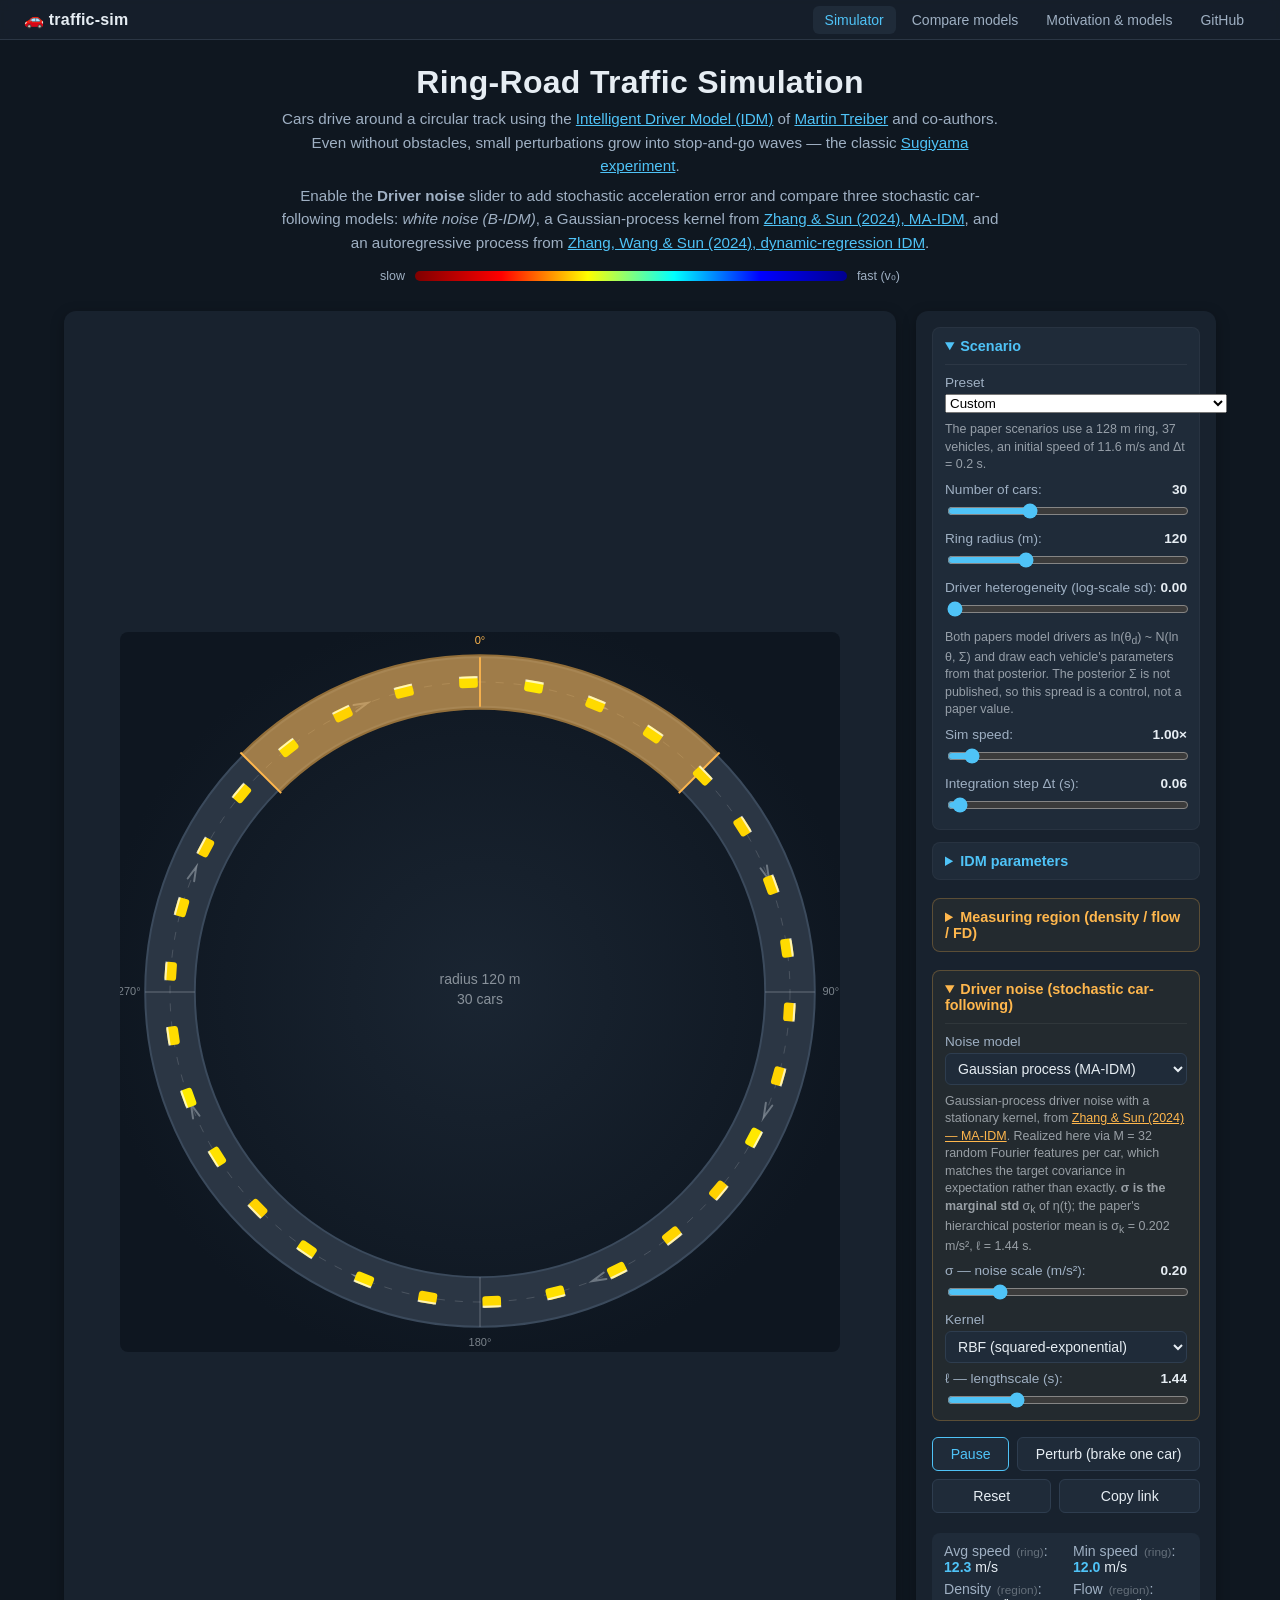
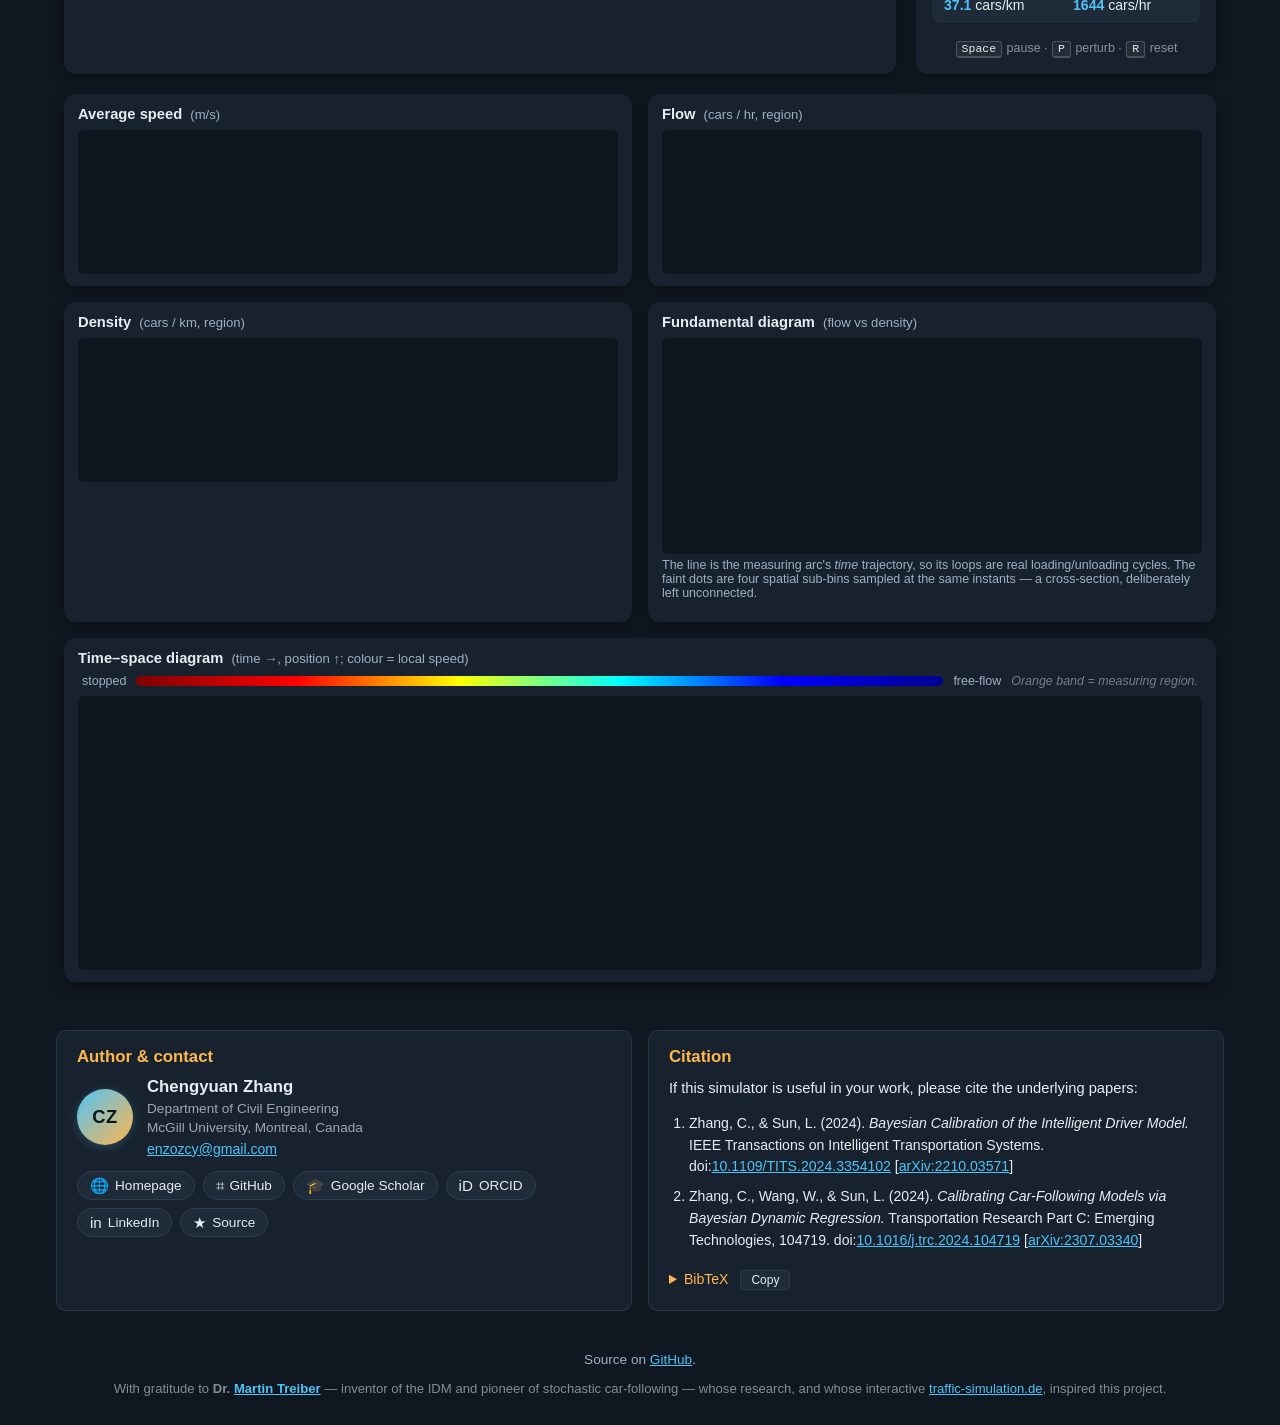
==== commit a93a6458: "Add the papers' ring scenarios and per-driver heterogeneity The site demonstrated the noise models b" ====
--- a/index.html
+++ b/index.html
@@ -75,6 +75,21 @@
       <details class="ctrl-group" open>
         <summary>Scenario</summary>
         <div class="control">
+          <label for="preset">Preset</label>
+          <select id="preset"
+                  title="Jump to the ring-road setups published in the two calibration papers.">
+            <option value="custom" selected>Custom</option>
+            <option value="ma-homog">MA-IDM ring — homogeneous (Fig. 10a)</option>
+            <option value="ma-hetero">MA-IDM ring — heterogeneous (Fig. 10b)</option>
+            <option value="dr-dense">Dynamic-IDM ring — dense traffic (Fig. 10c)</option>
+          </select>
+        </div>
+        <p class="hint" id="presetNote">
+          The paper scenarios use a 128 m ring, 37 vehicles, an initial speed of
+          11.6 m/s and Δt = 0.2 s.
+        </p>
+
+        <div class="control">
           <label for="numCars">Number of cars: <span id="numCarsVal">30</span></label>
           <input type="range" id="numCars" min="5" max="80" value="30"
                  title="Total vehicles on the ring. Higher density → easier jam formation." />
@@ -82,9 +97,20 @@
 
         <div class="control">
           <label for="radius">Ring radius (m): <span id="radiusVal">120</span></label>
-          <input type="range" id="radius" min="60" max="250" value="120" step="5"
+          <input type="range" id="radius" min="60" max="250" value="120" step="1"
                  title="Radius of the circular track. Larger ring = longer effective road (circumference = 2πr)." />
         </div>
+
+        <div class="control">
+          <label for="hetero">Driver heterogeneity (log-scale sd): <span id="heteroVal">0.00</span></label>
+          <input type="range" id="hetero" min="0" max="0.4" value="0" step="0.01"
+                 title="Per-driver spread of the IDM parameters. 0 = every driver identical." />
+        </div>
+        <p class="hint">
+          Both papers model drivers as ln(θ<sub>d</sub>) ~ N(ln θ, Σ) and draw each
+          vehicle's parameters from that posterior. The posterior Σ is not published,
+          so this spread is a control, not a paper value.
+        </p>
 
         <div class="control">
           <label for="speedMul">Sim speed: <span id="speedMulVal">1.0×</span></label>
@@ -103,31 +129,31 @@
         <summary>IDM parameters</summary>
         <div class="control">
           <label for="v0">Desired speed v₀ (m/s): <span id="v0Val">33</span></label>
-          <input type="range" id="v0" min="5" max="40" value="33" step="1"
+          <input type="range" id="v0" min="5" max="40" value="33" step="0.1"
                  title="Free-flow target speed each driver would adopt on an empty road." />
         </div>
 
         <div class="control">
           <label for="T">Safe time headway T (s): <span id="TVal">1.5</span></label>
-          <input type="range" id="T" min="0.3" max="3.0" value="1.5" step="0.1"
+          <input type="range" id="T" min="0.3" max="3.0" value="1.5" step="0.01"
                  title="Desired temporal gap to the leader. Typical values 1.0–1.8 s." />
         </div>
 
         <div class="control">
           <label for="s0">Min. gap s₀ (m): <span id="s0Val">2.0</span></label>
-          <input type="range" id="s0" min="0.5" max="10.0" value="2.0" step="0.1"
+          <input type="range" id="s0" min="0.5" max="10.0" value="2.0" step="0.01"
                  title="Bumper-to-bumper minimum jam spacing." />
         </div>
 
         <div class="control">
           <label for="a">Max acceleration a (m/s²): <span id="aVal">1.2</span></label>
-          <input type="range" id="a" min="0.2" max="3.0" value="1.2" step="0.1"
+          <input type="range" id="a" min="0.2" max="3.0" value="1.2" step="0.01"
                  title="Maximum comfortable acceleration when accelerating to v₀." />
         </div>
 
         <div class="control">
           <label for="b">Comfortable braking b (m/s²): <span id="bVal">1.5</span></label>
-          <input type="range" id="b" min="0.5" max="5.0" value="1.5" step="0.1"
+          <input type="range" id="b" min="0.5" max="5.0" value="1.5" step="0.01"
                  title="Comfortable deceleration target. IDM brakes harder when collision is imminent." />
         </div>
       </details>
@@ -164,7 +190,7 @@
         </div>
         <div class="control">
           <label for="gpSigma">σ — noise scale (m/s²): <span id="gpSigmaVal">0.20</span></label>
-          <input type="range" id="gpSigma" min="0" max="1.0" value="0.20" step="0.05"
+          <input type="range" id="gpSigma" min="0" max="1.0" value="0.20" step="0.01"
                  title="Marginal standard deviation of the IDM acceleration residual η(t). Means the same thing in all three noise models, so they are directly comparable." />
         </div>
         <div class="control" id="kernelRow">
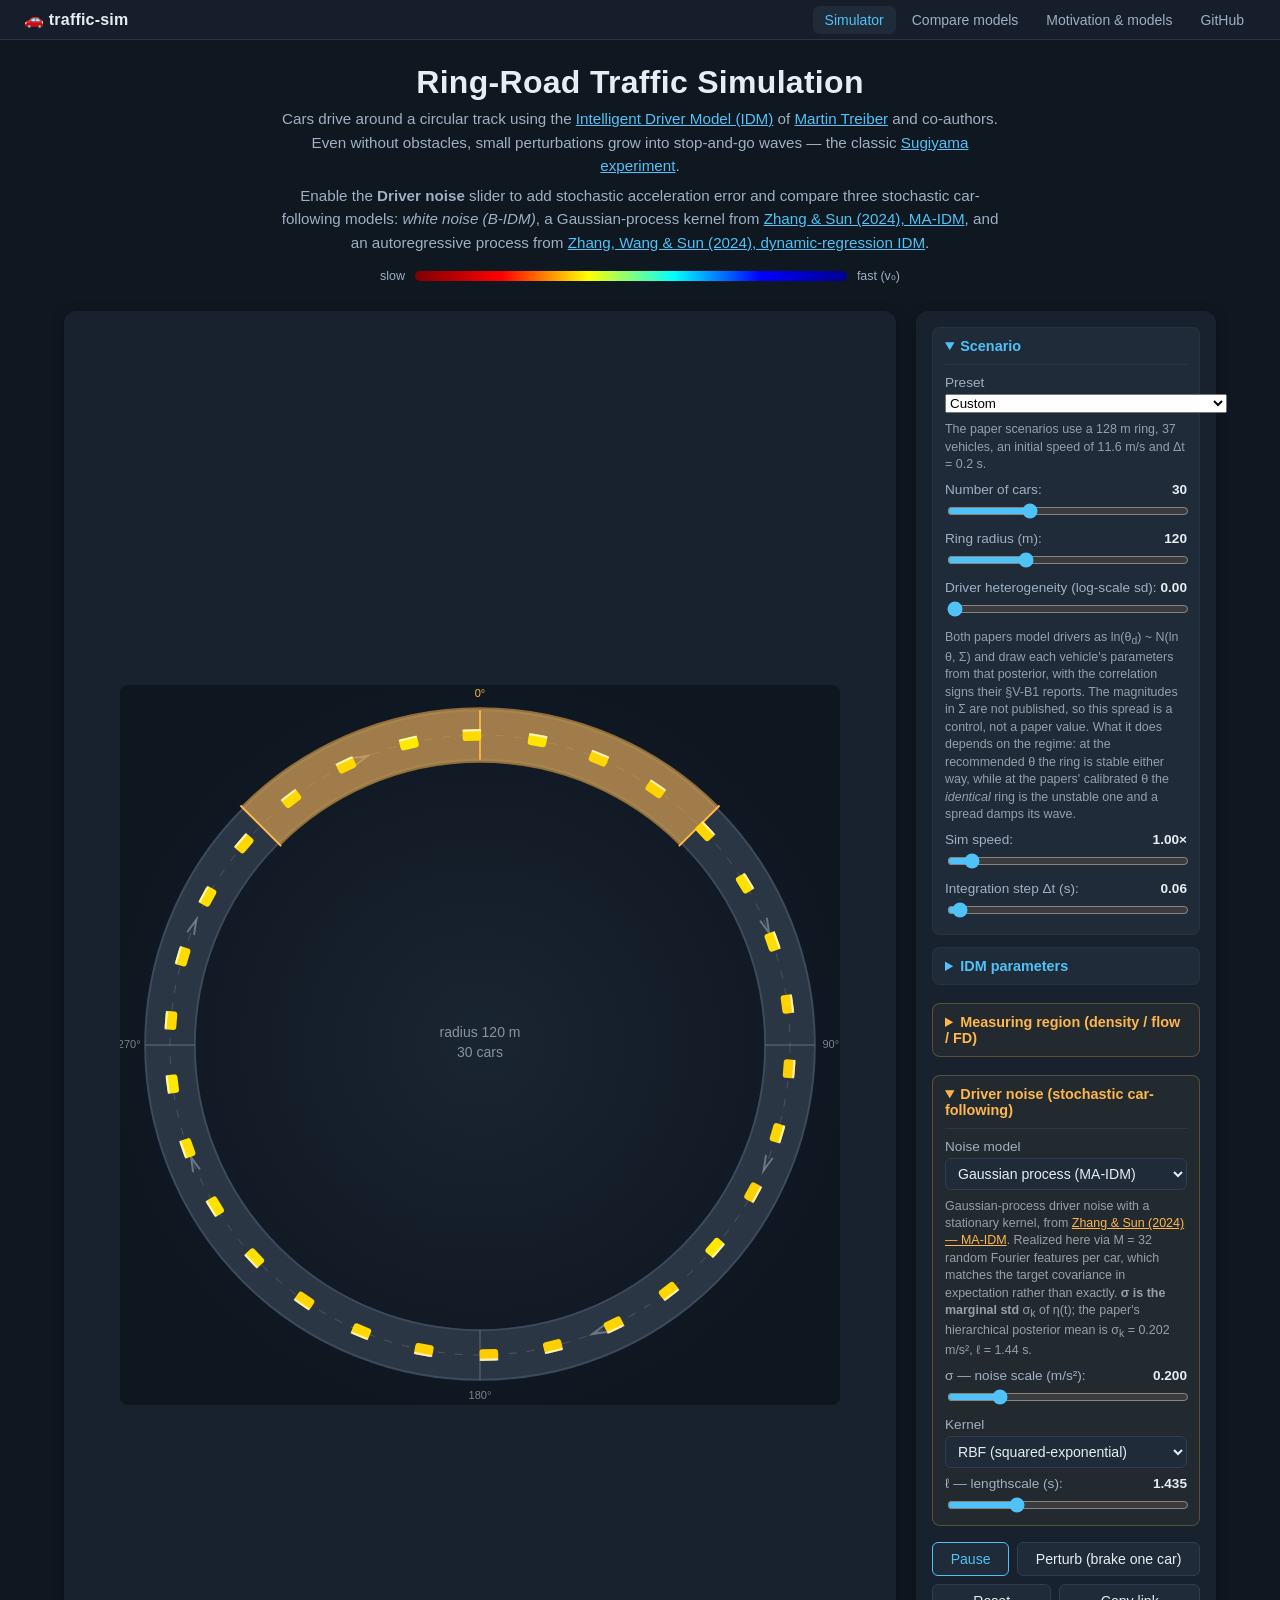
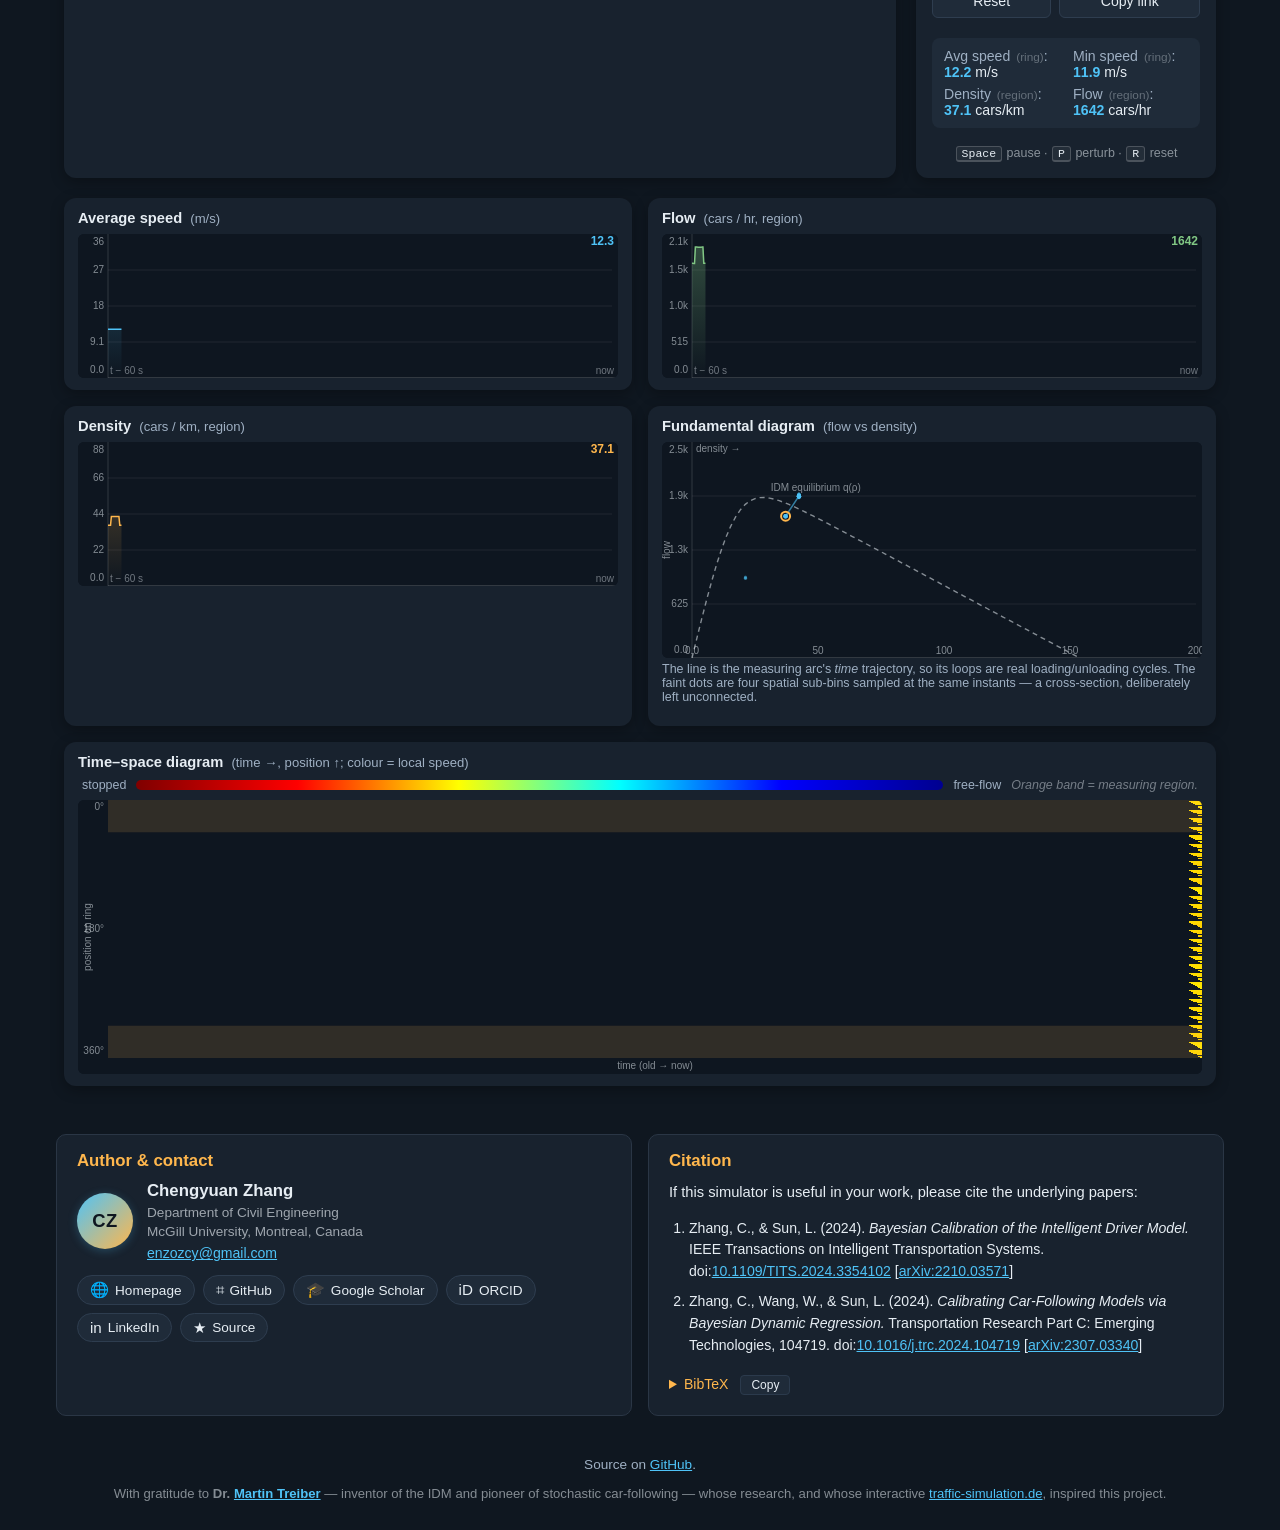
==== commit 1e98310c: "Correct a false causal claim, re-source a preset sigma, harden the tests Adversarial review of the p" ====
--- a/index.html
+++ b/index.html
@@ -108,8 +108,11 @@
         </div>
         <p class="hint">
           Both papers model drivers as ln(θ<sub>d</sub>) ~ N(ln θ, Σ) and draw each
-          vehicle's parameters from that posterior. The posterior Σ is not published,
-          so this spread is a control, not a paper value.
+          vehicle's parameters from that posterior, with the correlation signs their
+          §V-B1 reports. The magnitudes in Σ are not published, so this spread is a
+          control, not a paper value. What it does depends on the regime: at the
+          recommended θ the ring is stable either way, while at the papers' calibrated θ
+          the <em>identical</em> ring is the unstable one and a spread damps its wave.
         </p>
 
         <div class="control">
@@ -129,7 +132,7 @@
         <summary>IDM parameters</summary>
         <div class="control">
           <label for="v0">Desired speed v₀ (m/s): <span id="v0Val">33</span></label>
-          <input type="range" id="v0" min="5" max="40" value="33" step="0.1"
+          <input type="range" id="v0" min="5" max="40" value="33" step="0.01"
                  title="Free-flow target speed each driver would adopt on an empty road." />
         </div>
 
@@ -190,7 +193,7 @@
         </div>
         <div class="control">
           <label for="gpSigma">σ — noise scale (m/s²): <span id="gpSigmaVal">0.20</span></label>
-          <input type="range" id="gpSigma" min="0" max="1.0" value="0.20" step="0.01"
+          <input type="range" id="gpSigma" min="0" max="1.0" value="0.20" step="0.001"
                  title="Marginal standard deviation of the IDM acceleration residual η(t). Means the same thing in all three noise models, so they are directly comparable." />
         </div>
         <div class="control" id="kernelRow">
@@ -204,8 +207,8 @@
           </select>
         </div>
         <div class="control" id="ellRow">
-          <label for="gpEll">ℓ — lengthscale (s): <span id="gpEllVal">1.44</span></label>
-          <input type="range" id="gpEll" min="0.1" max="5.0" value="1.44" step="0.01"
+          <label for="gpEll">ℓ — lengthscale (s): <span id="gpEllVal">1.435</span></label>
+          <input type="range" id="gpEll" min="0.1" max="5.0" value="1.435" step="0.005"
                  title="Temporal lengthscale of the GP kernel: roughly how long noise stays correlated. Paper posterior mean is 1.44 s." />
         </div>
         <div class="control" id="arRow">
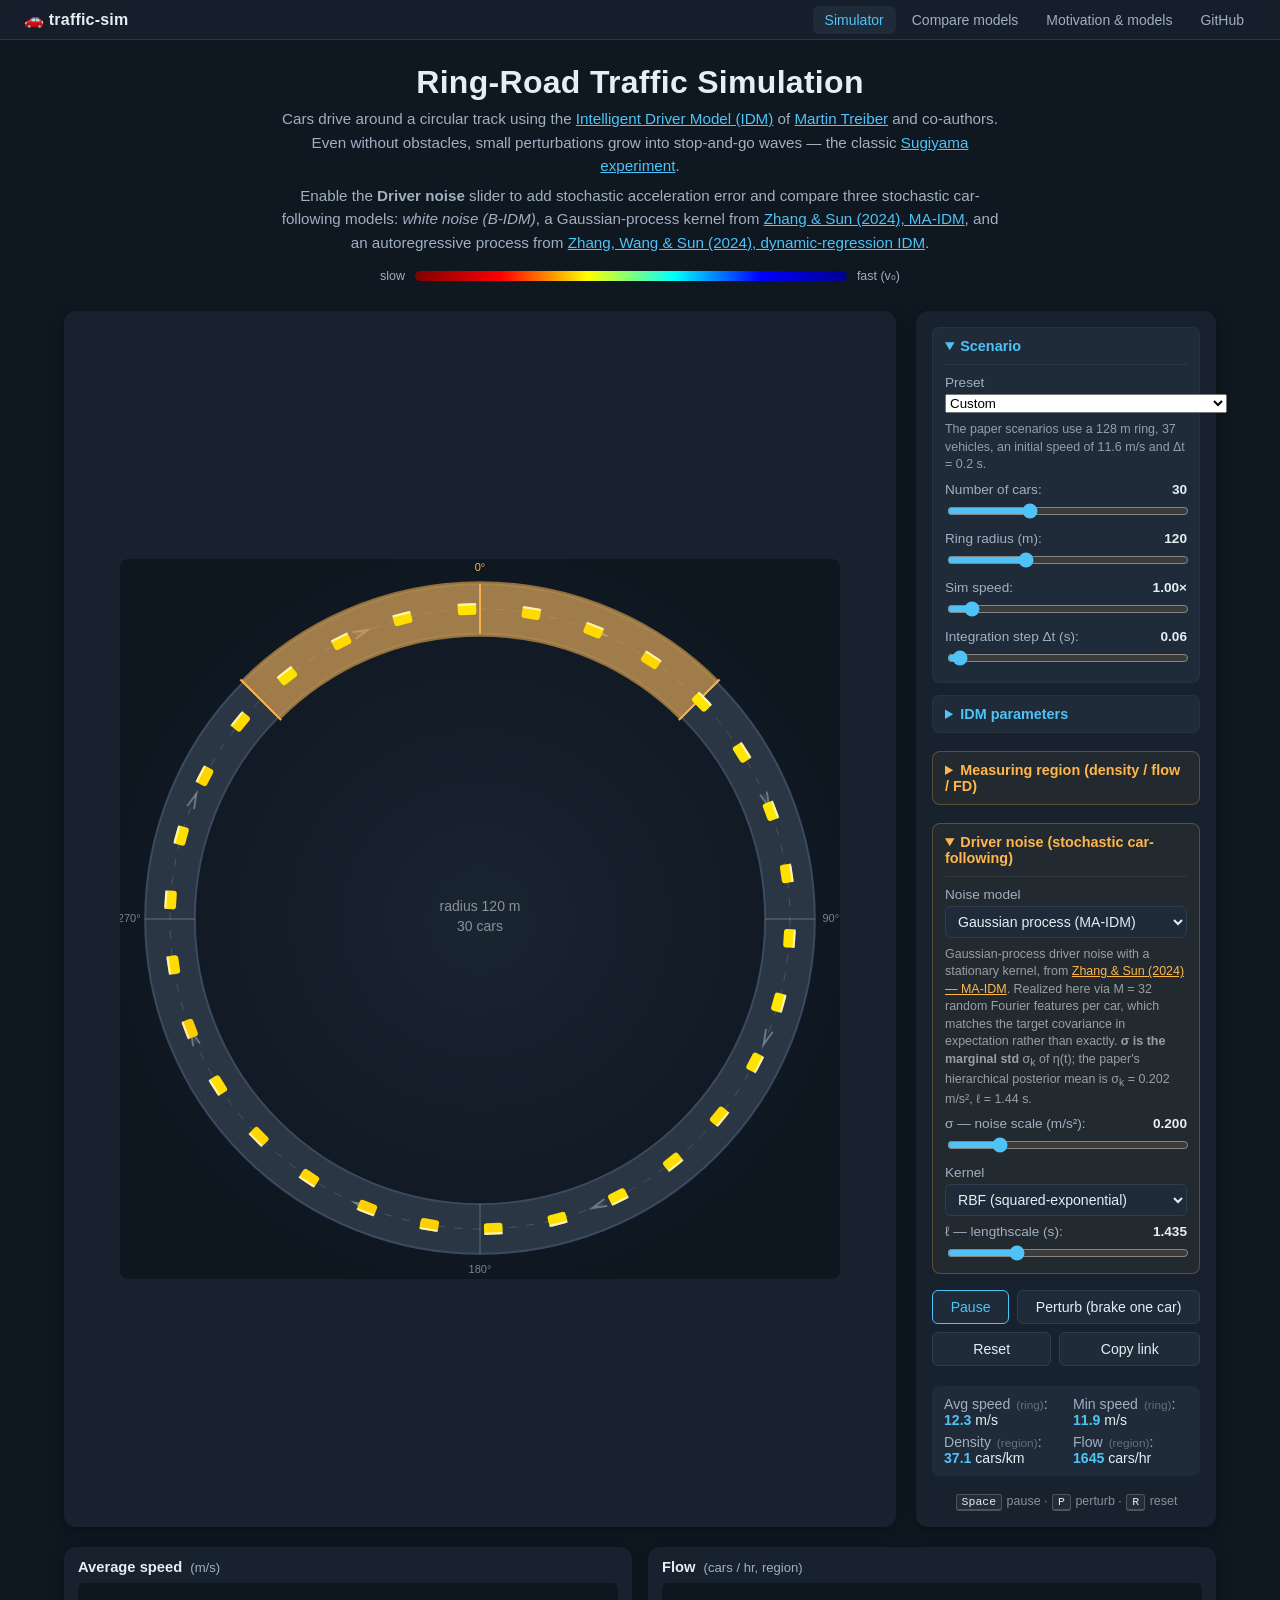
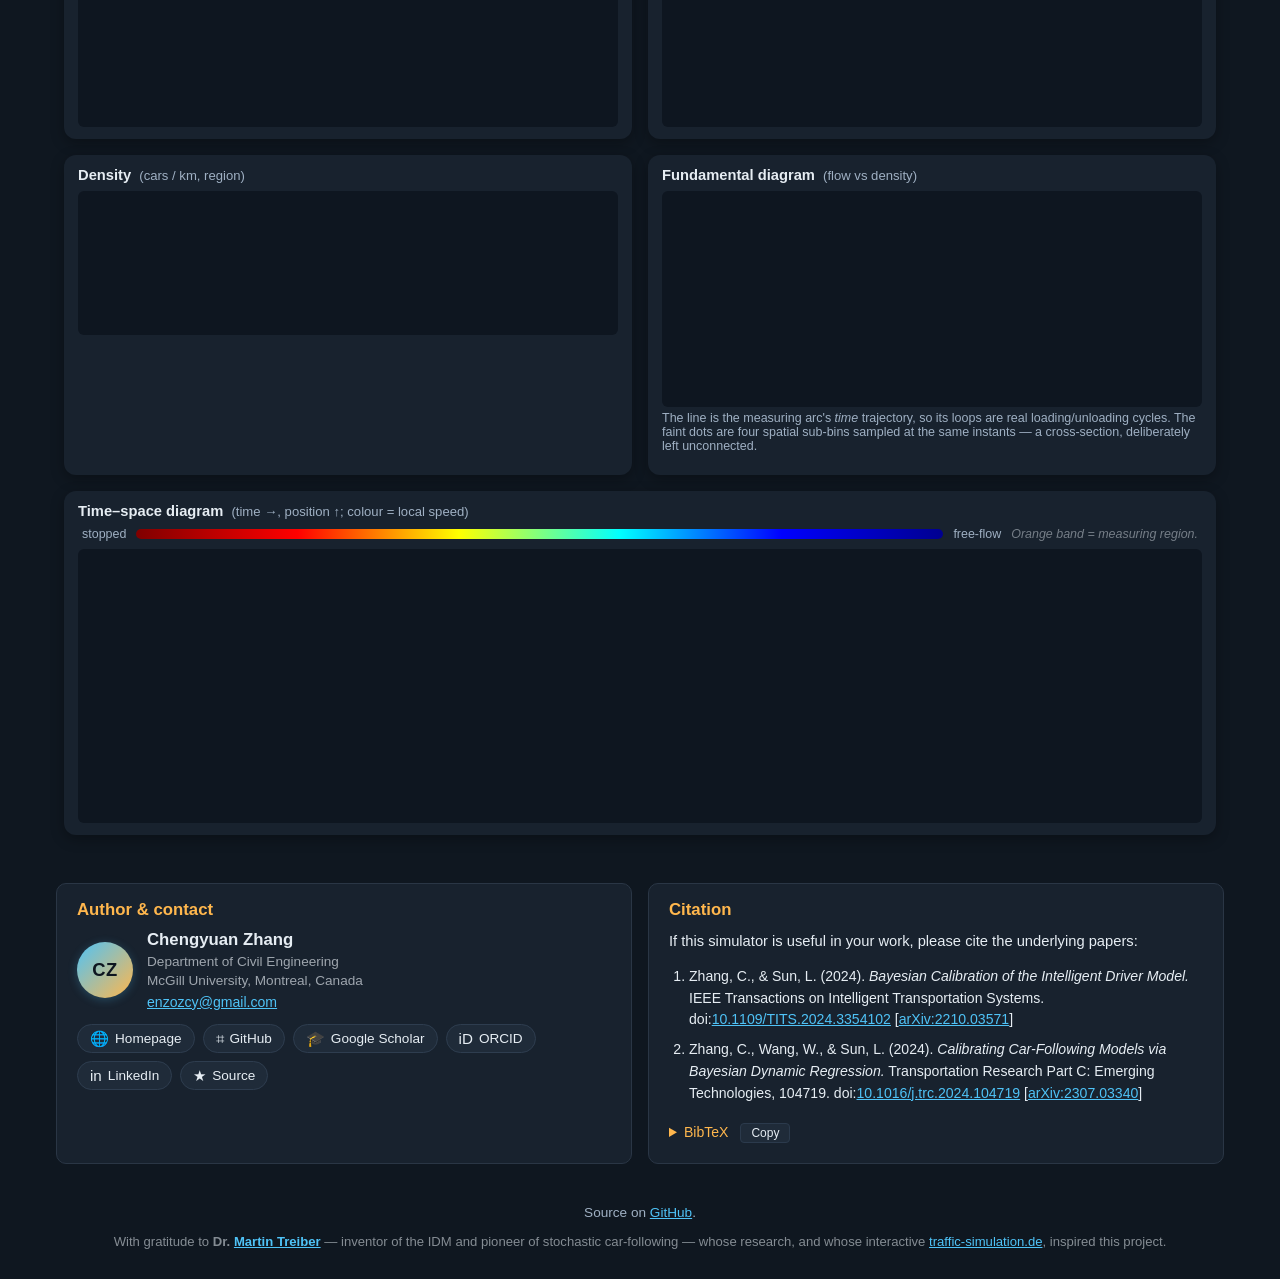
==== commit 44e5c81c: "Remove driver heterogeneity, keep the paper presets The heterogeneity feature was over-built for wha" ====
--- a/index.html
+++ b/index.html
@@ -79,8 +79,8 @@
           <select id="preset"
                   title="Jump to the ring-road setups published in the two calibration papers.">
             <option value="custom" selected>Custom</option>
-            <option value="ma-homog">MA-IDM ring — homogeneous (Fig. 10a)</option>
-            <option value="ma-hetero">MA-IDM ring — heterogeneous (Fig. 10b)</option>
+            <option value="ma-rec">MA-IDM ring — recommended θ (Fig. 10a)</option>
+            <option value="ma-post">MA-IDM ring — calibrated θ (Fig. 10b)</option>
             <option value="dr-dense">Dynamic-IDM ring — dense traffic (Fig. 10c)</option>
           </select>
         </div>
@@ -100,20 +100,6 @@
           <input type="range" id="radius" min="60" max="250" value="120" step="1"
                  title="Radius of the circular track. Larger ring = longer effective road (circumference = 2πr)." />
         </div>
-
-        <div class="control">
-          <label for="hetero">Driver heterogeneity (log-scale sd): <span id="heteroVal">0.00</span></label>
-          <input type="range" id="hetero" min="0" max="0.4" value="0" step="0.01"
-                 title="Per-driver spread of the IDM parameters. 0 = every driver identical." />
-        </div>
-        <p class="hint">
-          Both papers model drivers as ln(θ<sub>d</sub>) ~ N(ln θ, Σ) and draw each
-          vehicle's parameters from that posterior, with the correlation signs their
-          §V-B1 reports. The magnitudes in Σ are not published, so this spread is a
-          control, not a paper value. What it does depends on the regime: at the
-          recommended θ the ring is stable either way, while at the papers' calibrated θ
-          the <em>identical</em> ring is the unstable one and a spread damps its wave.
-        </p>
 
         <div class="control">
           <label for="speedMul">Sim speed: <span id="speedMulVal">1.0×</span></label>
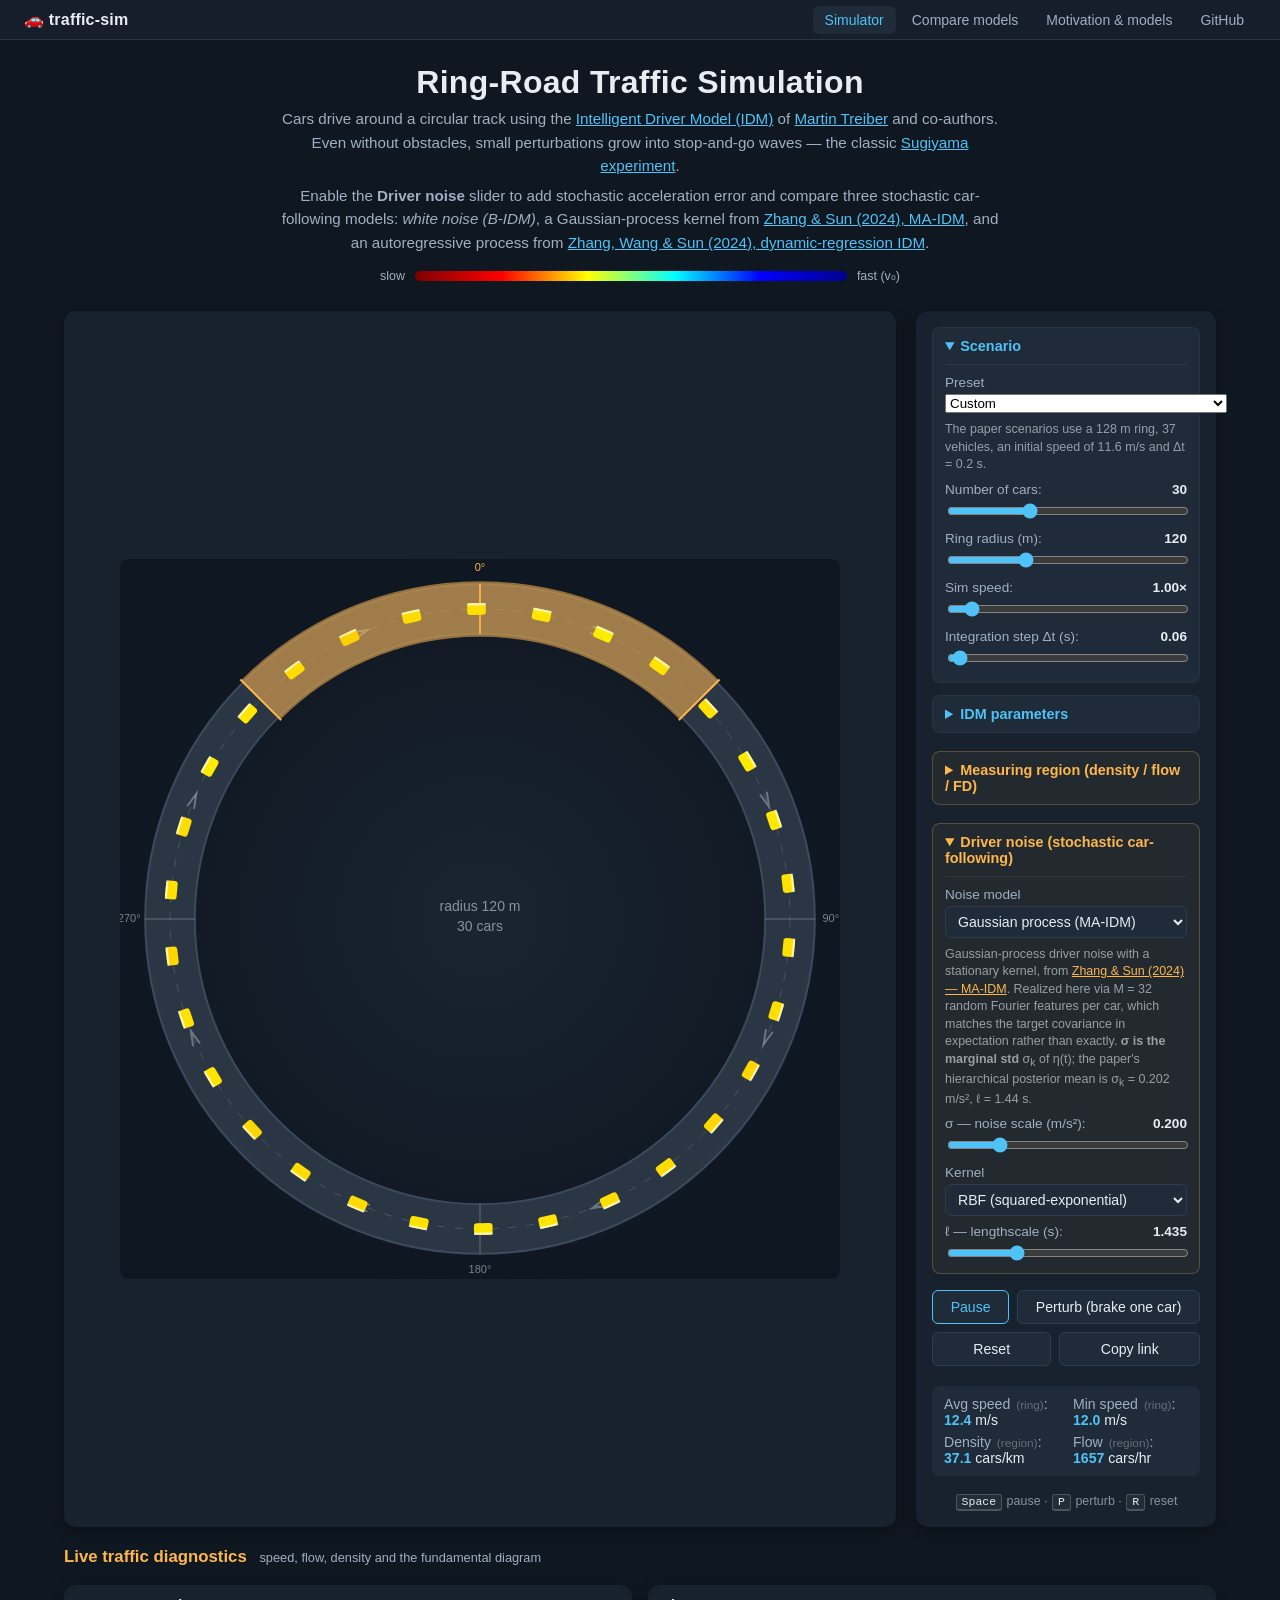
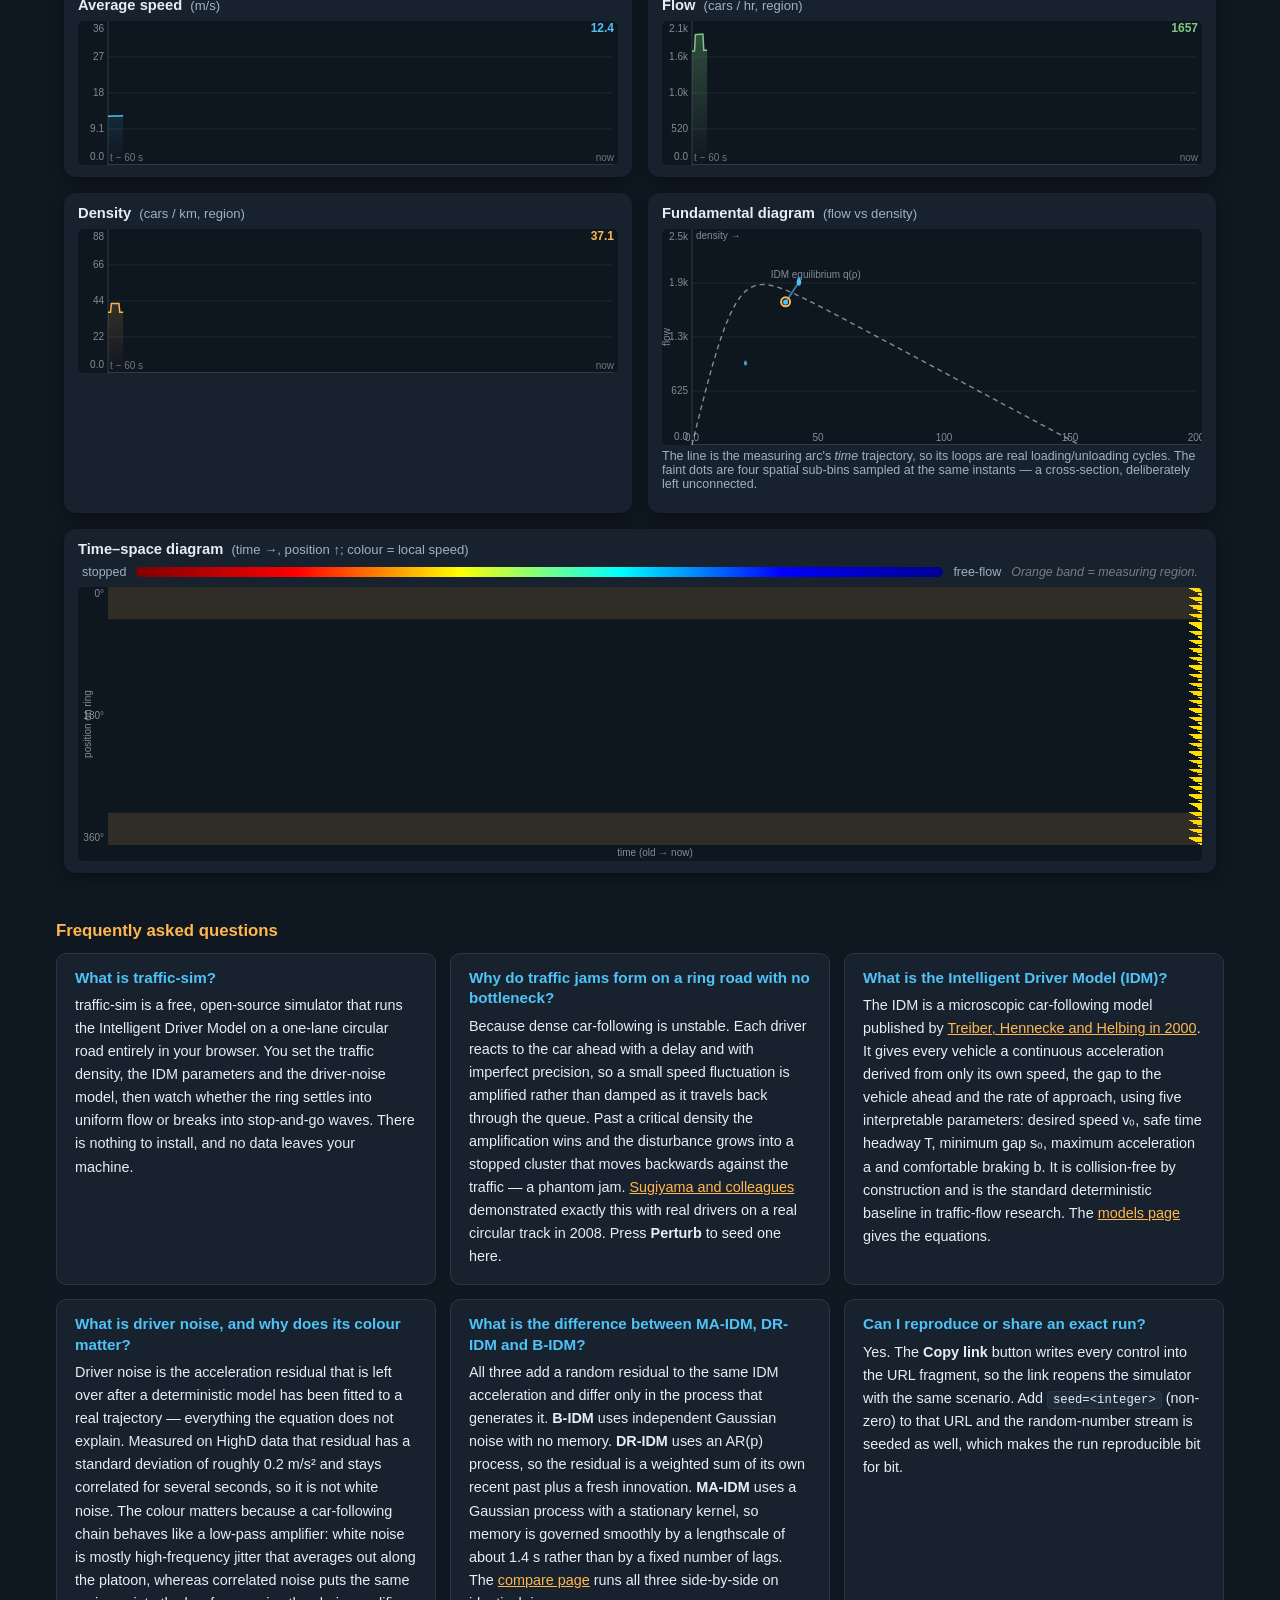
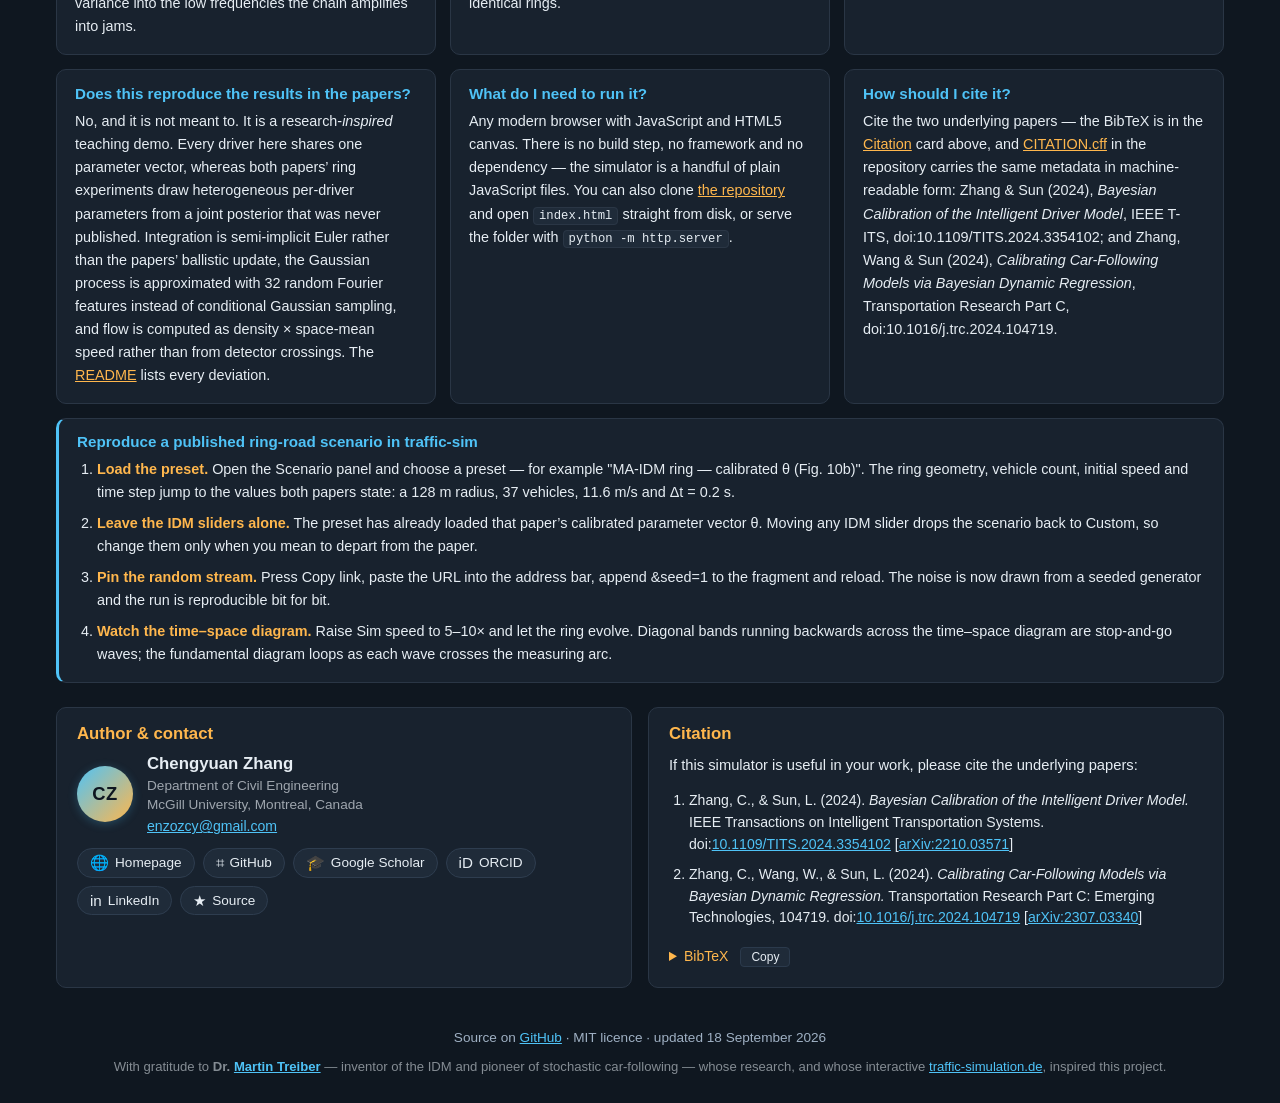
==== commit 135b3631: "Make the site legible to search and answer engines The pages were written for a reader with the URL " ====
--- a/index.html
+++ b/index.html
@@ -3,26 +3,616 @@
 <head>
 <meta charset="UTF-8" />
 <meta name="viewport" content="width=device-width, initial-scale=1.0, viewport-fit=cover" />
-<title>Ring-Road Traffic Simulation</title>
-<meta name="description" content="Interactive browser simulation of the Intelligent Driver Model on a ring road, with three stochastic driver-noise models (Gaussian process, AR(p), white) from recent Bayesian car-following calibration research." />
+<title>Ring-Road Traffic Simulator — Stochastic IDM Car-Following</title>
+<meta name="description" content="Interactive simulator of phantom traffic jams: the Intelligent Driver Model on a ring road with Gaussian-process, AR(p) or white driver noise. Free, in-browser." />
+<link rel="canonical" href="https://chengyuan-zhang.github.io/traffic-sim/" />
 <meta name="author" content="Chengyuan Zhang" />
+<!-- Let search and answer engines quote this page at full length and show the
+     preview image large; without max-image-preview:large a page is ineligible
+     for the larger thumbnail treatments and for Discover. -->
+<meta name="robots" content="index, follow, max-snippet:-1, max-image-preview:large, max-video-preview:-1" />
 <meta name="theme-color" content="#0f1720" />
+
+<!-- Social / link-preview cards -->
 <meta property="og:type" content="website" />
-<meta property="og:title" content="Ring-Road Traffic Simulation" />
-<meta property="og:description" content="Stop-and-go waves from three stochastic car-following models, in your browser." />
+<meta property="og:site_name" content="traffic-sim" />
+<meta property="og:locale" content="en_US" />
+<meta property="og:title" content="Ring-Road Traffic Simulator — Stochastic IDM Car-Following" />
+<meta property="og:description" content="Watch stop-and-go waves form from nothing. Three stochastic car-following models, side by side, in your browser." />
+<meta property="og:url" content="https://chengyuan-zhang.github.io/traffic-sim/" />
 <meta property="og:image" content="https://chengyuan-zhang.github.io/traffic-sim/preview.png" />
-<meta property="og:url" content="https://chengyuan-zhang.github.io/traffic-sim/" />
+<meta property="og:image:type" content="image/png" />
+<meta property="og:image:width" content="1200" />
+<meta property="og:image:height" content="630" />
+<meta property="og:image:alt" content="The traffic-sim ring road with vehicles coloured by speed, live traffic charts, and a time-space diagram showing stop-and-go waves." />
 <meta name="twitter:card" content="summary_large_image" />
-<meta name="twitter:title" content="Ring-Road Traffic Simulation" />
-<meta name="twitter:description" content="Stop-and-go waves from three stochastic car-following models, in your browser." />
+<meta name="twitter:title" content="Ring-Road Traffic Simulator — Stochastic IDM Car-Following" />
+<meta name="twitter:description" content="Watch stop-and-go waves form from nothing. Three stochastic car-following models, side by side, in your browser." />
 <meta name="twitter:image" content="https://chengyuan-zhang.github.io/traffic-sim/preview.png" />
-<link rel="icon" href="data:image/svg+xml,%3Csvg xmlns='http://www.w3.org/2000/svg' viewBox='0 0 64 64'%3E%3Ccircle cx='32' cy='32' r='22' fill='none' stroke='%234fc3f7' stroke-width='8'/%3E%3Ccircle cx='32' cy='10' r='5' fill='%23ffb74d'/%3E%3Ccircle cx='54' cy='32' r='5' fill='%2381c784'/%3E%3C/svg%3E" />
-<link rel="canonical" href="https://chengyuan-zhang.github.io/traffic-sim/" />
+<meta name="twitter:image:alt" content="The traffic-sim ring road with vehicles coloured by speed, live traffic charts, and a time-space diagram showing stop-and-go waves." />
+
+<!-- Icons and machine-readable site metadata. The favicon is a real file
+     rather than the data: URI this site used before, because Google only
+     shows a favicon in search results if it can crawl one at a stable URL. -->
+<link rel="icon" href="icon.svg" type="image/svg+xml" />
+<link rel="manifest" href="site.webmanifest" />
+<link rel="sitemap" type="application/xml" href="sitemap.xml" />
+<link rel="author" href="https://chengyuan-zhang.github.io/" />
+<link rel="me" href="https://github.com/Chengyuan-Zhang" />
+<link rel="me" href="https://orcid.org/0000-0001-8463-7380" />
+
 <link rel="preconnect" href="https://arxiv.org" />
 <link rel="preconnect" href="https://doi.org" />
 <link rel="stylesheet" href="styles.css" />
 <script src="page.js" defer></script>
 <script src="simulation.js" defer></script>
+
+<!-- Structured data. One @graph so the page, the software, the author and the
+     four cited papers are separate linked entities rather than a flat blob;
+     the FAQ and HowTo nodes mirror the visible sections further down, word for
+     word, which is the condition under which they may be published at all. -->
+<script type="application/ld+json">
+{
+  "@context": "https://schema.org",
+  "@graph": [
+    {
+      "@type": "WebSite",
+      "@id": "https://chengyuan-zhang.github.io/traffic-sim/#website",
+      "url": "https://chengyuan-zhang.github.io/traffic-sim/",
+      "name": "traffic-sim",
+      "alternateName": "Ring-Road Traffic Simulator",
+      "description": "An interactive, dependency-free browser simulator of the Intelligent Driver Model on a ring road, with three stochastic driver-noise models from Bayesian car-following calibration research.",
+      "inLanguage": "en",
+      "author": {
+        "@id": "https://chengyuan-zhang.github.io/traffic-sim/#author"
+      },
+      "publisher": {
+        "@id": "https://chengyuan-zhang.github.io/traffic-sim/#author"
+      },
+      "copyrightHolder": {
+        "@id": "https://chengyuan-zhang.github.io/traffic-sim/#author"
+      },
+      "license": "https://opensource.org/licenses/MIT",
+      "isAccessibleForFree": true
+    },
+    {
+      "@type": "Person",
+      "@id": "https://chengyuan-zhang.github.io/traffic-sim/#author",
+      "name": "Chengyuan Zhang",
+      "givenName": "Chengyuan",
+      "familyName": "Zhang",
+      "jobTitle": "Ph.D. Candidate in Civil Engineering",
+      "url": "https://chengyuan-zhang.github.io/",
+      "identifier": "https://orcid.org/0000-0001-8463-7380",
+      "affiliation": {
+        "@type": "CollegeOrUniversity",
+        "name": "McGill University",
+        "department": {
+          "@type": "Organization",
+          "name": "Department of Civil Engineering"
+        },
+        "url": "https://www.mcgill.ca/",
+        "address": {
+          "@type": "PostalAddress",
+          "addressLocality": "Montreal",
+          "addressRegion": "QC",
+          "addressCountry": "CA"
+        }
+      },
+      "knowsAbout": [
+        "Traffic flow theory",
+        "Car-following models",
+        "Bayesian calibration",
+        "Gaussian processes",
+        "Microscopic traffic simulation"
+      ],
+      "sameAs": [
+        "https://chengyuan-zhang.github.io/",
+        "https://github.com/Chengyuan-Zhang",
+        "https://scholar.google.com/citations?user=4Zgj2BkAAAAJ&hl=en",
+        "https://orcid.org/0000-0001-8463-7380",
+        "https://www.linkedin.com/in/cy-zhang"
+      ]
+    },
+    {
+      "@type": "ImageObject",
+      "@id": "https://chengyuan-zhang.github.io/traffic-sim/#preview",
+      "url": "https://chengyuan-zhang.github.io/traffic-sim/preview.png",
+      "contentUrl": "https://chengyuan-zhang.github.io/traffic-sim/preview.png",
+      "width": 1200,
+      "height": 630,
+      "encodingFormat": "image/png",
+      "caption": "The traffic-sim ring road: vehicles coloured by speed, live flow and density charts, and a time-space diagram in which stop-and-go waves appear as backward-travelling diagonal bands."
+    },
+    {
+      "@type": "ScholarlyArticle",
+      "@id": "https://chengyuan-zhang.github.io/traffic-sim/#paper-ma-idm",
+      "name": "Bayesian Calibration of the Intelligent Driver Model",
+      "headline": "Bayesian Calibration of the Intelligent Driver Model",
+      "abstract": "Introduces MA-IDM, a memory-augmented Intelligent Driver Model in which the acceleration residual is modelled as a Gaussian process with a stationary kernel rather than as independent Gaussian error.",
+      "author": [
+        {
+          "@id": "https://chengyuan-zhang.github.io/traffic-sim/#author"
+        },
+        {
+          "@type": "Person",
+          "name": "Lijun Sun"
+        }
+      ],
+      "datePublished": "2024",
+      "pagination": "9308-9320",
+      "isPartOf": {
+        "@type": "PublicationIssue",
+        "issueNumber": "8",
+        "isPartOf": {
+          "@type": [
+            "PublicationVolume",
+            "Periodical"
+          ],
+          "volumeNumber": "25",
+          "name": "IEEE Transactions on Intelligent Transportation Systems"
+        }
+      },
+      "identifier": [
+        {
+          "@type": "PropertyValue",
+          "propertyID": "DOI",
+          "value": "10.1109/TITS.2024.3354102"
+        },
+        {
+          "@type": "PropertyValue",
+          "propertyID": "arXiv",
+          "value": "arXiv:2210.03571"
+        }
+      ],
+      "url": "https://doi.org/10.1109/TITS.2024.3354102",
+      "sameAs": [
+        "https://doi.org/10.1109/TITS.2024.3354102",
+        "https://arxiv.org/abs/2210.03571"
+      ]
+    },
+    {
+      "@type": "ScholarlyArticle",
+      "@id": "https://chengyuan-zhang.github.io/traffic-sim/#paper-dr-idm",
+      "name": "Calibrating Car-Following Models via Bayesian Dynamic Regression",
+      "headline": "Calibrating Car-Following Models via Bayesian Dynamic Regression",
+      "abstract": "Calibrates car-following models with an autoregressive AR(p) residual estimated jointly with the model parameters, letting the residual autocorrelation change sign over a memory horizon of roughly ten seconds.",
+      "author": [
+        {
+          "@id": "https://chengyuan-zhang.github.io/traffic-sim/#author"
+        },
+        {
+          "@type": "Person",
+          "name": "Wenshuo Wang"
+        },
+        {
+          "@type": "Person",
+          "name": "Lijun Sun"
+        }
+      ],
+      "datePublished": "2024",
+      "pagination": "104719",
+      "isPartOf": {
+        "@type": [
+          "PublicationVolume",
+          "Periodical"
+        ],
+        "volumeNumber": "168",
+        "name": "Transportation Research Part C: Emerging Technologies"
+      },
+      "identifier": [
+        {
+          "@type": "PropertyValue",
+          "propertyID": "DOI",
+          "value": "10.1016/j.trc.2024.104719"
+        },
+        {
+          "@type": "PropertyValue",
+          "propertyID": "arXiv",
+          "value": "arXiv:2307.03340"
+        }
+      ],
+      "url": "https://doi.org/10.1016/j.trc.2024.104719",
+      "sameAs": [
+        "https://doi.org/10.1016/j.trc.2024.104719",
+        "https://arxiv.org/abs/2307.03340"
+      ]
+    },
+    {
+      "@type": "ScholarlyArticle",
+      "@id": "https://chengyuan-zhang.github.io/traffic-sim/#paper-idm",
+      "name": "Congested traffic states in empirical observations and microscopic simulations",
+      "author": [
+        {
+          "@type": "Person",
+          "name": "Martin Treiber",
+          "sameAs": "https://mtreiber.de/"
+        },
+        {
+          "@type": "Person",
+          "name": "Ansgar Hennecke"
+        },
+        {
+          "@type": "Person",
+          "name": "Dirk Helbing"
+        }
+      ],
+      "datePublished": "2000",
+      "pagination": "1805-1824",
+      "isPartOf": {
+        "@type": "PublicationIssue",
+        "issueNumber": "2",
+        "isPartOf": {
+          "@type": [
+            "PublicationVolume",
+            "Periodical"
+          ],
+          "volumeNumber": "62",
+          "name": "Physical Review E"
+        }
+      },
+      "identifier": [
+        {
+          "@type": "PropertyValue",
+          "propertyID": "DOI",
+          "value": "10.1103/PhysRevE.62.1805"
+        }
+      ],
+      "url": "https://doi.org/10.1103/PhysRevE.62.1805",
+      "description": "The paper that introduced the Intelligent Driver Model."
+    },
+    {
+      "@type": "ScholarlyArticle",
+      "@id": "https://chengyuan-zhang.github.io/traffic-sim/#paper-sugiyama",
+      "name": "Traffic jams without bottlenecks: experimental evidence for the physical mechanism of the formation of a jam",
+      "author": [
+        {
+          "@type": "Person",
+          "name": "Yuki Sugiyama"
+        },
+        {
+          "@type": "Person",
+          "name": "Minoru Fukui"
+        },
+        {
+          "@type": "Person",
+          "name": "Macoto Kikuchi"
+        },
+        {
+          "@type": "Person",
+          "name": "Katsuya Hasebe"
+        },
+        {
+          "@type": "Person",
+          "name": "Akihiro Nakayama"
+        },
+        {
+          "@type": "Person",
+          "name": "Katsuhiro Nishinari"
+        },
+        {
+          "@type": "Person",
+          "name": "Shin-ichi Tadaki"
+        },
+        {
+          "@type": "Person",
+          "name": "Satoshi Yukawa"
+        }
+      ],
+      "datePublished": "2008",
+      "pagination": "033001",
+      "isPartOf": {
+        "@type": "PublicationIssue",
+        "issueNumber": "3",
+        "isPartOf": {
+          "@type": [
+            "PublicationVolume",
+            "Periodical"
+          ],
+          "volumeNumber": "10",
+          "name": "New Journal of Physics"
+        }
+      },
+      "identifier": [
+        {
+          "@type": "PropertyValue",
+          "propertyID": "DOI",
+          "value": "10.1088/1367-2630/10/3/033001"
+        }
+      ],
+      "url": "https://doi.org/10.1088/1367-2630/10/3/033001",
+      "description": "The circular-track experiment whose geometry the simulator presets follow."
+    },
+    {
+      "@type": [
+        "SoftwareApplication",
+        "WebApplication"
+      ],
+      "@id": "https://chengyuan-zhang.github.io/traffic-sim/#app",
+      "name": "traffic-sim — Ring-Road Traffic Simulator",
+      "alternateName": "traffic-sim",
+      "url": "https://chengyuan-zhang.github.io/traffic-sim/",
+      "applicationCategory": "EducationalApplication",
+      "applicationSubCategory": "Traffic simulation",
+      "operatingSystem": "Any (runs in a web browser)",
+      "browserRequirements": "Requires JavaScript and HTML5 canvas",
+      "softwareRequirements": "A modern web browser. No installation, build step or server.",
+      "description": "Simulates the Intelligent Driver Model for up to 80 vehicles on a one-lane circular road and adds a stochastic acceleration residual drawn from a Gaussian process (MA-IDM), an AR(p) process (dynamic-regression IDM) or white noise (B-IDM), so that the effect of correlated driver noise on stop-and-go wave formation can be watched directly.",
+      "featureList": [
+        "Intelligent Driver Model integrated in real time on a ring road",
+        "Three interchangeable stochastic driver-noise models: Gaussian process, AR(p) and white noise",
+        "Four Gaussian-process kernels: RBF, Matern-5/2, Matern-3/2 and Matern-1/2",
+        "AR(p) coefficients for p = 1 to 7 taken from published posterior means",
+        "Ring-road presets reproducing the geometry of two published calibration studies",
+        "Live average speed, density, flow and fundamental diagram over a user-placed measuring arc",
+        "Time-space diagram showing stop-and-go waves as backward-travelling bands",
+        "Shareable URLs that encode every control, with an optional seed for reproducible runs",
+        "Side-by-side comparison of all three noise models on lockstep rings"
+      ],
+      "codeRepository": "https://github.com/Chengyuan-Zhang/traffic-sim",
+      "programmingLanguage": "JavaScript",
+      "license": "https://opensource.org/licenses/MIT",
+      "isAccessibleForFree": true,
+      "offers": {
+        "@type": "Offer",
+        "price": "0",
+        "priceCurrency": "USD"
+      },
+      "author": {
+        "@id": "https://chengyuan-zhang.github.io/traffic-sim/#author"
+      },
+      "creator": {
+        "@id": "https://chengyuan-zhang.github.io/traffic-sim/#author"
+      },
+      "maintainer": {
+        "@id": "https://chengyuan-zhang.github.io/traffic-sim/#author"
+      },
+      "screenshot": {
+        "@id": "https://chengyuan-zhang.github.io/traffic-sim/#preview"
+      },
+      "softwareHelp": {
+        "@type": "CreativeWork",
+        "url": "https://chengyuan-zhang.github.io/traffic-sim/models.html"
+      },
+      "citation": [
+        {
+          "@id": "https://chengyuan-zhang.github.io/traffic-sim/#paper-ma-idm"
+        },
+        {
+          "@id": "https://chengyuan-zhang.github.io/traffic-sim/#paper-dr-idm"
+        },
+        {
+          "@id": "https://chengyuan-zhang.github.io/traffic-sim/#paper-idm"
+        }
+      ],
+      "keywords": "traffic simulation, intelligent driver model, IDM, car-following model, stochastic car-following, ring road, stop-and-go waves, phantom traffic jam, Gaussian process, autoregressive model, Bayesian calibration, fundamental diagram",
+      "inLanguage": "en",
+      "dateModified": "2026-09-18"
+    },
+    {
+      "@type": "WebPage",
+      "@id": "https://chengyuan-zhang.github.io/traffic-sim/#webpage",
+      "url": "https://chengyuan-zhang.github.io/traffic-sim/",
+      "name": "Ring-Road Traffic Simulator — Stochastic IDM Car-Following",
+      "description": "An interactive ring-road simulation of the Intelligent Driver Model with Gaussian-process, AR(p) or white driver noise, showing how stop-and-go waves form without any bottleneck.",
+      "isPartOf": {
+        "@id": "https://chengyuan-zhang.github.io/traffic-sim/#website"
+      },
+      "about": [
+        {
+          "@type": "DefinedTerm",
+          "name": "Intelligent Driver Model",
+          "sameAs": "https://en.wikipedia.org/wiki/Intelligent_driver_model"
+        },
+        {
+          "@type": "DefinedTerm",
+          "name": "Car-following model",
+          "sameAs": "https://en.wikipedia.org/wiki/Microscopic_traffic_flow_model"
+        },
+        {
+          "@type": "DefinedTerm",
+          "name": "Traffic flow",
+          "sameAs": "https://en.wikipedia.org/wiki/Traffic_flow"
+        },
+        {
+          "@type": "DefinedTerm",
+          "name": "Traffic wave",
+          "sameAs": "https://en.wikipedia.org/wiki/Traffic_wave"
+        },
+        {
+          "@type": "DefinedTerm",
+          "name": "Gaussian process",
+          "sameAs": "https://en.wikipedia.org/wiki/Gaussian_process"
+        },
+        {
+          "@type": "DefinedTerm",
+          "name": "Autoregressive model",
+          "sameAs": "https://en.wikipedia.org/wiki/Autoregressive_model"
+        },
+        {
+          "@type": "DefinedTerm",
+          "name": "Fundamental diagram of traffic flow",
+          "sameAs": "https://en.wikipedia.org/wiki/Fundamental_diagram_of_traffic_flow"
+        }
+      ],
+      "mainEntity": {
+        "@id": "https://chengyuan-zhang.github.io/traffic-sim/#app"
+      },
+      "primaryImageOfPage": {
+        "@id": "https://chengyuan-zhang.github.io/traffic-sim/#preview"
+      },
+      "author": {
+        "@id": "https://chengyuan-zhang.github.io/traffic-sim/#author"
+      },
+      "inLanguage": "en",
+      "datePublished": "2026-04-22",
+      "dateModified": "2026-09-18",
+      "citation": [
+        {
+          "@id": "https://chengyuan-zhang.github.io/traffic-sim/#paper-ma-idm"
+        },
+        {
+          "@id": "https://chengyuan-zhang.github.io/traffic-sim/#paper-dr-idm"
+        },
+        {
+          "@id": "https://chengyuan-zhang.github.io/traffic-sim/#paper-idm"
+        },
+        {
+          "@id": "https://chengyuan-zhang.github.io/traffic-sim/#paper-sugiyama"
+        }
+      ],
+      "breadcrumb": {
+        "@id": "https://chengyuan-zhang.github.io/traffic-sim/#breadcrumb"
+      },
+      "significantLink": [
+        "https://chengyuan-zhang.github.io/traffic-sim/models.html",
+        "https://chengyuan-zhang.github.io/traffic-sim/compare.html"
+      ]
+    },
+    {
+      "@type": "BreadcrumbList",
+      "@id": "https://chengyuan-zhang.github.io/traffic-sim/#breadcrumb",
+      "itemListElement": [
+        {
+          "@type": "ListItem",
+          "position": 1,
+          "name": "traffic-sim",
+          "item": "https://chengyuan-zhang.github.io/traffic-sim/"
+        },
+        {
+          "@type": "ListItem",
+          "position": 2,
+          "name": "Simulator",
+          "item": "https://chengyuan-zhang.github.io/traffic-sim/"
+        }
+      ]
+    },
+    {
+      "@type": "FAQPage",
+      "@id": "https://chengyuan-zhang.github.io/traffic-sim/#faq",
+      "url": "https://chengyuan-zhang.github.io/traffic-sim/#faq",
+      "inLanguage": "en",
+      "isPartOf": {
+        "@id": "https://chengyuan-zhang.github.io/traffic-sim/#website"
+      },
+      "mainEntity": [
+        {
+          "@type": "Question",
+          "name": "What is traffic-sim?",
+          "acceptedAnswer": {
+            "@type": "Answer",
+            "text": "traffic-sim is a free, open-source simulator that runs the Intelligent Driver Model on a one-lane circular road entirely in your browser. You set the traffic density, the IDM parameters and the driver-noise model, then watch whether the ring settles into uniform flow or breaks into stop-and-go waves. There is nothing to install, and no data leaves your machine."
+          }
+        },
+        {
+          "@type": "Question",
+          "name": "Why do traffic jams form on a ring road with no bottleneck?",
+          "acceptedAnswer": {
+            "@type": "Answer",
+            "text": "Because dense car-following is unstable. Each driver reacts to the car ahead with a delay and with imperfect precision, so a small speed fluctuation is amplified rather than damped as it travels back through the queue. Past a critical density the amplification wins and the disturbance grows into a stopped cluster that moves backwards against the traffic — a phantom jam. Sugiyama and colleagues demonstrated exactly this with real drivers on a real circular track in 2008. Press Perturb to seed one here."
+          }
+        },
+        {
+          "@type": "Question",
+          "name": "What is the Intelligent Driver Model (IDM)?",
+          "acceptedAnswer": {
+            "@type": "Answer",
+            "text": "The IDM is a microscopic car-following model published by Treiber, Hennecke and Helbing in 2000. It gives every vehicle a continuous acceleration derived from only its own speed, the gap to the vehicle ahead and the rate of approach, using five interpretable parameters: desired speed v₀, safe time headway T, minimum gap s₀, maximum acceleration a and comfortable braking b. It is collision-free by construction and is the standard deterministic baseline in traffic-flow research. The models page gives the equations."
+          }
+        },
+        {
+          "@type": "Question",
+          "name": "What is driver noise, and why does its colour matter?",
+          "acceptedAnswer": {
+            "@type": "Answer",
+            "text": "Driver noise is the acceleration residual that is left over after a deterministic model has been fitted to a real trajectory — everything the equation does not explain. Measured on HighD data that residual has a standard deviation of roughly 0.2 m/s² and stays correlated for several seconds, so it is not white noise. The colour matters because a car-following chain behaves like a low-pass amplifier: white noise is mostly high-frequency jitter that averages out along the platoon, whereas correlated noise puts the same variance into the low frequencies the chain amplifies into jams."
+          }
+        },
+        {
+          "@type": "Question",
+          "name": "What is the difference between MA-IDM, DR-IDM and B-IDM?",
+          "acceptedAnswer": {
+            "@type": "Answer",
+            "text": "All three add a random residual to the same IDM acceleration and differ only in the process that generates it. B-IDM uses independent Gaussian noise with no memory. DR-IDM uses an AR(p) process, so the residual is a weighted sum of its own recent past plus a fresh innovation. MA-IDM uses a Gaussian process with a stationary kernel, so memory is governed smoothly by a lengthscale of about 1.4 s rather than by a fixed number of lags. The compare page runs all three side-by-side on identical rings."
+          }
+        },
+        {
+          "@type": "Question",
+          "name": "Can I reproduce or share an exact run?",
+          "acceptedAnswer": {
+            "@type": "Answer",
+            "text": "Yes. The Copy link button writes every control into the URL fragment, so the link reopens the simulator with the same scenario. Add seed=<integer> (non-zero) to that URL and the random-number stream is seeded as well, which makes the run reproducible bit for bit."
+          }
+        },
+        {
+          "@type": "Question",
+          "name": "Does this reproduce the results in the papers?",
+          "acceptedAnswer": {
+            "@type": "Answer",
+            "text": "No, and it is not meant to. It is a research-inspired teaching demo. Every driver here shares one parameter vector, whereas both papers’ ring experiments draw heterogeneous per-driver parameters from a joint posterior that was never published. Integration is semi-implicit Euler rather than the papers’ ballistic update, the Gaussian process is approximated with 32 random Fourier features instead of conditional Gaussian sampling, and flow is computed as density × space-mean speed rather than from detector crossings. The README lists every deviation."
+          }
+        },
+        {
+          "@type": "Question",
+          "name": "What do I need to run it?",
+          "acceptedAnswer": {
+            "@type": "Answer",
+            "text": "Any modern browser with JavaScript and HTML5 canvas. There is no build step, no framework and no dependency — the simulator is a handful of plain JavaScript files. You can also clone the repository and open index.html straight from disk, or serve the folder with python -m http.server."
+          }
+        },
+        {
+          "@type": "Question",
+          "name": "How should I cite it?",
+          "acceptedAnswer": {
+            "@type": "Answer",
+            "text": "Cite the two underlying papers — the BibTeX is in the Citation card above, and CITATION.cff in the repository carries the same metadata in machine-readable form: Zhang & Sun (2024), Bayesian Calibration of the Intelligent Driver Model, IEEE T-ITS, doi:10.1109/TITS.2024.3354102; and Zhang, Wang & Sun (2024), Calibrating Car-Following Models via Bayesian Dynamic Regression, Transportation Research Part C, doi:10.1016/j.trc.2024.104719."
+          }
+        }
+      ]
+    },
+    {
+      "@type": "HowTo",
+      "@id": "https://chengyuan-zhang.github.io/traffic-sim/#howto-reproduce",
+      "name": "Reproduce a published ring-road scenario in traffic-sim",
+      "description": "Load one of the two calibration papers’ ring-road setups and make the run reproducible.",
+      "inLanguage": "en",
+      "tool": {
+        "@id": "https://chengyuan-zhang.github.io/traffic-sim/#app"
+      },
+      "step": [
+        {
+          "@type": "HowToStep",
+          "position": 1,
+          "name": "Load the preset",
+          "text": "Open the Scenario panel and choose a preset — for example \"MA-IDM ring — calibrated θ (Fig. 10b)\". The ring geometry, vehicle count, initial speed and time step jump to the values both papers state: a 128 m radius, 37 vehicles, 11.6 m/s and Δt = 0.2 s.",
+          "url": "https://chengyuan-zhang.github.io/traffic-sim/#howto"
+        },
+        {
+          "@type": "HowToStep",
+          "position": 2,
+          "name": "Leave the IDM sliders alone",
+          "text": "The preset has already loaded that paper’s calibrated parameter vector θ. Moving any IDM slider drops the scenario back to Custom, so change them only when you mean to depart from the paper.",
+          "url": "https://chengyuan-zhang.github.io/traffic-sim/#howto"
+        },
+        {
+          "@type": "HowToStep",
+          "position": 3,
+          "name": "Pin the random stream",
+          "text": "Press Copy link, paste the URL into the address bar, append &seed=1 to the fragment and reload. The noise is now drawn from a seeded generator and the run is reproducible bit for bit.",
+          "url": "https://chengyuan-zhang.github.io/traffic-sim/#howto"
+        },
+        {
+          "@type": "HowToStep",
+          "position": 4,
+          "name": "Watch the time–space diagram",
+          "text": "Raise Sim speed to 5–10× and let the ring evolve. Diagonal bands running backwards across the time–space diagram are stop-and-go waves; the fundamental diagram loops as each wave crosses the measuring arc.",
+          "url": "https://chengyuan-zhang.github.io/traffic-sim/#howto"
+        }
+      ]
+    }
+  ]
+}
+</script>
 </head>
 <body>
   <a class="skip-link" href="#main-content">Skip to main content</a>
@@ -232,7 +822,9 @@
     </aside>
   </main>
 
-  <section class="charts">
+  <section class="charts" aria-labelledby="charts-title">
+    <h2 class="section-title" id="charts-title">Live traffic diagnostics
+      <span class="unit">speed, flow, density and the fundamental diagram</span></h2>
     <div class="chart-card">
       <h3>Average speed <span class="unit">(m/s)</span></h3>
       <canvas id="chartSpeed" width="600" height="160" role="img"
@@ -271,6 +863,61 @@
     </div>
   </section>
 
+  <!-- Answer-engine section: the questions people actually ask about ring-road
+       traffic instability, answered in full on the page (never only in the
+       JSON-LD) and kept in sync with the FAQPage node in <head>. -->
+  <section class="faq" id="faq" aria-labelledby="faq-title">
+    <h2 id="faq-title">Frequently asked questions</h2>
+    <div class="faq-list">
+      <article class="faq-item">
+        <h3>What is traffic-sim?</h3>
+        <p>traffic-sim is a free, open-source simulator that runs the Intelligent Driver Model on a one-lane circular road entirely in your browser. You set the traffic density, the IDM parameters and the driver-noise model, then watch whether the ring settles into uniform flow or breaks into stop-and-go waves. There is nothing to install, and no data leaves your machine.</p>
+      </article>
+      <article class="faq-item">
+        <h3>Why do traffic jams form on a ring road with no bottleneck?</h3>
+        <p>Because dense car-following is unstable. Each driver reacts to the car ahead with a delay and with imperfect precision, so a small speed fluctuation is amplified rather than damped as it travels back through the queue. Past a critical density the amplification wins and the disturbance grows into a stopped cluster that moves backwards against the traffic — a phantom jam. <a href="https://doi.org/10.1088/1367-2630/10/3/033001" target="_blank" rel="noopener noreferrer">Sugiyama and colleagues</a> demonstrated exactly this with real drivers on a real circular track in 2008. Press <strong>Perturb</strong> to seed one here.</p>
+      </article>
+      <article class="faq-item">
+        <h3>What is the Intelligent Driver Model (IDM)?</h3>
+        <p>The IDM is a microscopic car-following model published by <a href="https://doi.org/10.1103/PhysRevE.62.1805" target="_blank" rel="noopener noreferrer">Treiber, Hennecke and Helbing in 2000</a>. It gives every vehicle a continuous acceleration derived from only its own speed, the gap to the vehicle ahead and the rate of approach, using five interpretable parameters: desired speed v₀, safe time headway T, minimum gap s₀, maximum acceleration a and comfortable braking b. It is collision-free by construction and is the standard deterministic baseline in traffic-flow research. The <a href="models.html#idm">models page</a> gives the equations.</p>
+      </article>
+      <article class="faq-item">
+        <h3>What is driver noise, and why does its colour matter?</h3>
+        <p>Driver noise is the acceleration residual that is left over after a deterministic model has been fitted to a real trajectory — everything the equation does not explain. Measured on HighD data that residual has a standard deviation of roughly 0.2 m/s² and stays correlated for several seconds, so it is not white noise. The colour matters because a car-following chain behaves like a low-pass amplifier: white noise is mostly high-frequency jitter that averages out along the platoon, whereas correlated noise puts the same variance into the low frequencies the chain amplifies into jams.</p>
+      </article>
+      <article class="faq-item">
+        <h3>What is the difference between MA-IDM, DR-IDM and B-IDM?</h3>
+        <p>All three add a random residual to the same IDM acceleration and differ only in the process that generates it. <strong>B-IDM</strong> uses independent Gaussian noise with no memory. <strong>DR-IDM</strong> uses an AR(p) process, so the residual is a weighted sum of its own recent past plus a fresh innovation. <strong>MA-IDM</strong> uses a Gaussian process with a stationary kernel, so memory is governed smoothly by a lengthscale of about 1.4 s rather than by a fixed number of lags. The <a href="compare.html">compare page</a> runs all three side-by-side on identical rings.</p>
+      </article>
+      <article class="faq-item">
+        <h3>Can I reproduce or share an exact run?</h3>
+        <p>Yes. The <strong>Copy link</strong> button writes every control into the URL fragment, so the link reopens the simulator with the same scenario. Add <code>seed=&lt;integer&gt;</code> (non-zero) to that URL and the random-number stream is seeded as well, which makes the run reproducible bit for bit.</p>
+      </article>
+      <article class="faq-item">
+        <h3>Does this reproduce the results in the papers?</h3>
+        <p>No, and it is not meant to. It is a research-<em>inspired</em> teaching demo. Every driver here shares one parameter vector, whereas both papers&rsquo; ring experiments draw heterogeneous per-driver parameters from a joint posterior that was never published. Integration is semi-implicit Euler rather than the papers&rsquo; ballistic update, the Gaussian process is approximated with 32 random Fourier features instead of conditional Gaussian sampling, and flow is computed as density &times; space-mean speed rather than from detector crossings. The <a href="https://github.com/Chengyuan-Zhang/traffic-sim#known-limitations" target="_blank" rel="noopener noreferrer">README</a> lists every deviation.</p>
+      </article>
+      <article class="faq-item">
+        <h3>What do I need to run it?</h3>
+        <p>Any modern browser with JavaScript and HTML5 canvas. There is no build step, no framework and no dependency — the simulator is a handful of plain JavaScript files. You can also clone <a href="https://github.com/Chengyuan-Zhang/traffic-sim" target="_blank" rel="noopener noreferrer">the repository</a> and open <code>index.html</code> straight from disk, or serve the folder with <code>python -m http.server</code>.</p>
+      </article>
+      <article class="faq-item">
+        <h3>How should I cite it?</h3>
+        <p>Cite the two underlying papers — the BibTeX is in the <a href="#citation">Citation</a> card above, and <a href="https://github.com/Chengyuan-Zhang/traffic-sim/blob/main/CITATION.cff" target="_blank" rel="noopener noreferrer">CITATION.cff</a> in the repository carries the same metadata in machine-readable form: Zhang &amp; Sun (2024), <em>Bayesian Calibration of the Intelligent Driver Model</em>, IEEE T-ITS, doi:10.1109/TITS.2024.3354102; and Zhang, Wang &amp; Sun (2024), <em>Calibrating Car-Following Models via Bayesian Dynamic Regression</em>, Transportation Research Part C, doi:10.1016/j.trc.2024.104719.</p>
+      </article>
+    </div>
+
+    <div class="howto" id="howto">
+      <h3>Reproduce a published ring-road scenario in traffic-sim</h3>
+      <ol>
+        <li><strong>Load the preset.</strong> Open the Scenario panel and choose a preset — for example "MA-IDM ring — calibrated θ (Fig. 10b)". The ring geometry, vehicle count, initial speed and time step jump to the values both papers state: a 128 m radius, 37 vehicles, 11.6 m/s and Δt = 0.2 s.</li>
+        <li><strong>Leave the IDM sliders alone.</strong> The preset has already loaded that paper’s calibrated parameter vector θ. Moving any IDM slider drops the scenario back to Custom, so change them only when you mean to depart from the paper.</li>
+        <li><strong>Pin the random stream.</strong> Press Copy link, paste the URL into the address bar, append &amp;seed=1 to the fragment and reload. The noise is now drawn from a seeded generator and the run is reproducible bit for bit.</li>
+        <li><strong>Watch the time–space diagram.</strong> Raise Sim speed to 5–10× and let the ring evolve. Diagonal bands running backwards across the time–space diagram are stop-and-go waves; the fundamental diagram loops as each wave crosses the measuring arc.</li>
+      </ol>
+    </div>
+  </section>
+
   <section class="about">
     <div class="about-card author-card">
       <h2>Author &amp; contact</h2>
@@ -309,7 +956,7 @@
       </div>
     </div>
 
-    <div class="about-card">
+    <div class="about-card" id="citation">
       <h2>Citation</h2>
       <p>If this simulator is useful in your work, please cite the underlying papers:</p>
       <ol class="refs">
@@ -351,7 +998,8 @@
   </section>
 
   <footer>
-    <p>Source on <a href="https://github.com/Chengyuan-Zhang/traffic-sim" target="_blank" rel="noopener noreferrer">GitHub</a>.</p>
+    <p>Source on <a href="https://github.com/Chengyuan-Zhang/traffic-sim" target="_blank" rel="noopener noreferrer">GitHub</a>
+       · MIT licence · updated <time datetime="2026-09-18">18 September 2026</time></p>
     <p class="tribute-small">
       With gratitude to <strong>Dr. <a href="https://mtreiber.de/" target="_blank" rel="noopener noreferrer">Martin Treiber</a></strong> —
       inventor of the IDM and pioneer of stochastic car-following — whose research, and whose
--- a/styles.css
+++ b/styles.css
@@ -758,3 +758,143 @@
   body { background: white; color: black; }
   .chart-card, .about-card { break-inside: avoid; }
 }
+
+/* ================= FAQ, how-to and answer lede =================
+   Plain, always-visible markup rather than <details>: the whole point of
+   these blocks is that a search or answer engine extracts them, and how a
+   given extractor treats collapsed text is a gamble not worth taking.
+   Each block also has a mirror in the JSON-LD in <head> — change one and
+   change the other, or tests/seo.js will say so. */
+.faq {
+  margin: 24px auto 12px;
+  max-width: 1200px;
+  padding: 0 16px;
+}
+.faq > h2 {
+  margin: 0 0 12px;
+  font-size: 1.05rem;
+  color: var(--accent-2);
+}
+.faq-list {
+  display: grid;
+  grid-template-columns: repeat(auto-fit, minmax(300px, 1fr));
+  gap: 14px;
+}
+.faq-item {
+  background: var(--panel);
+  border: 1px solid #2a3645;
+  border-radius: 10px;
+  padding: 14px 18px 16px;
+}
+.faq-item h3 {
+  margin: 0 0 6px;
+  font-size: 0.95rem;
+  line-height: 1.35;
+  color: var(--accent);
+}
+.faq-item p {
+  margin: 0;
+  font-size: 0.9rem;
+  line-height: 1.6;
+  color: var(--text);
+}
+.faq-item a { color: var(--accent-2); }
+.faq-item code,
+.howto code {
+  font-family: ui-monospace, SFMono-Regular, Menlo, Consolas, monospace;
+  font-size: 0.85em;
+  background: var(--panel-2);
+  border: 1px solid #2a3645;
+  border-radius: 4px;
+  padding: 1px 5px;
+}
+
+.howto {
+  margin-top: 14px;
+  background: var(--panel);
+  border: 1px solid #2a3645;
+  border-left: 3px solid var(--accent);
+  border-radius: 10px;
+  padding: 14px 18px 16px;
+}
+.howto h3 {
+  margin: 0 0 8px;
+  font-size: 0.95rem;
+  color: var(--accent);
+}
+.howto ol {
+  margin: 0;
+  padding-left: 20px;
+  display: grid;
+  gap: 8px;
+}
+.howto li {
+  font-size: 0.9rem;
+  line-height: 1.6;
+  color: var(--text);
+}
+.howto li strong { color: var(--accent-2); }
+
+/* The <h1> on compare.html asks a question. This answers it in the next
+   sentence, where a reader — or a snippet extractor — will actually find it. */
+.answer-lede {
+  max-width: 720px;
+  margin: 10px auto;
+  padding: 12px 16px;
+  background: var(--panel);
+  border: 1px solid #2a3645;
+  border-left: 3px solid var(--accent);
+  border-radius: 8px;
+  font-size: 0.93rem;
+  line-height: 1.6;
+  color: var(--text);
+  text-align: left;
+}
+.answer-lede strong { color: var(--accent-2); }
+
+/* Deep links from the ToC, the FAQ and off-site citations land under the
+   sticky nav without this. */
+:target { scroll-margin-top: 60px; }
+
+@media (max-width: 800px) {
+  .faq { padding: 0 12px; }
+}
+
+/* Mobile-first indexing treats "content wider than screen" as a usability
+   fault, and at phone widths the nav was the one element still forcing a
+   sideways scroll: brand plus four links on a single non-wrapping flex row.
+   Let it wrap instead. */
+@media (max-width: 620px) {
+  .topnav {
+    flex-wrap: wrap;
+    gap: 2px 10px;
+    padding: 6px 12px;
+  }
+  .topnav-brand { font-size: 0.95rem; }
+  .topnav-links {
+    flex-wrap: wrap;
+    justify-content: flex-start;
+    gap: 2px;
+  }
+  .topnav-link {
+    padding: 4px 8px;
+    font-size: 12.5px;
+  }
+}
+
+/* Headings for the chart and ring grids. They are grid children, so they need
+   to span the full row; without them the document outline jumped from h1
+   straight to the h3 of the first card. */
+.section-title {
+  grid-column: 1 / -1;
+  margin: 0 0 2px;
+  font-size: 1.05rem;
+  color: var(--accent-2);
+}
+.section-title .unit {
+  display: inline-block;
+  font-weight: 400;
+  font-size: 0.8rem;
+  color: var(--muted);
+  margin-left: 8px;
+}
